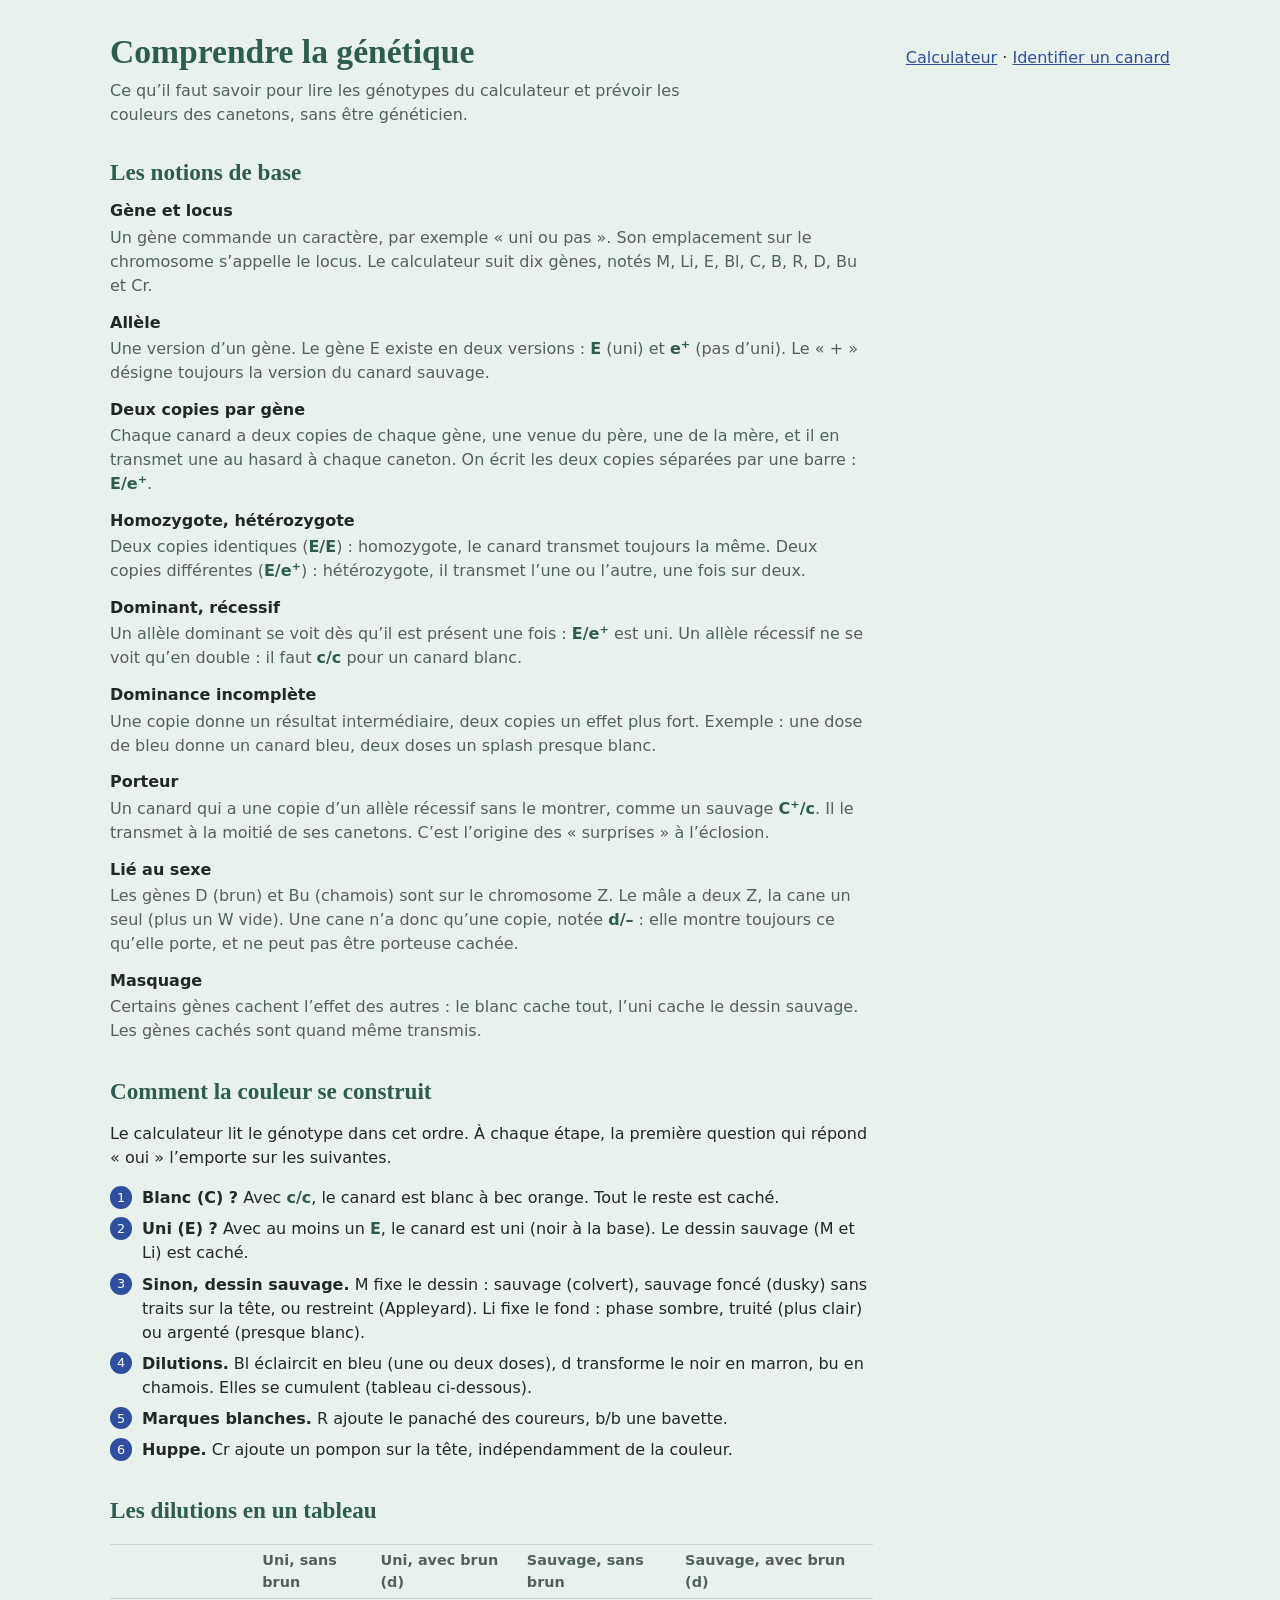
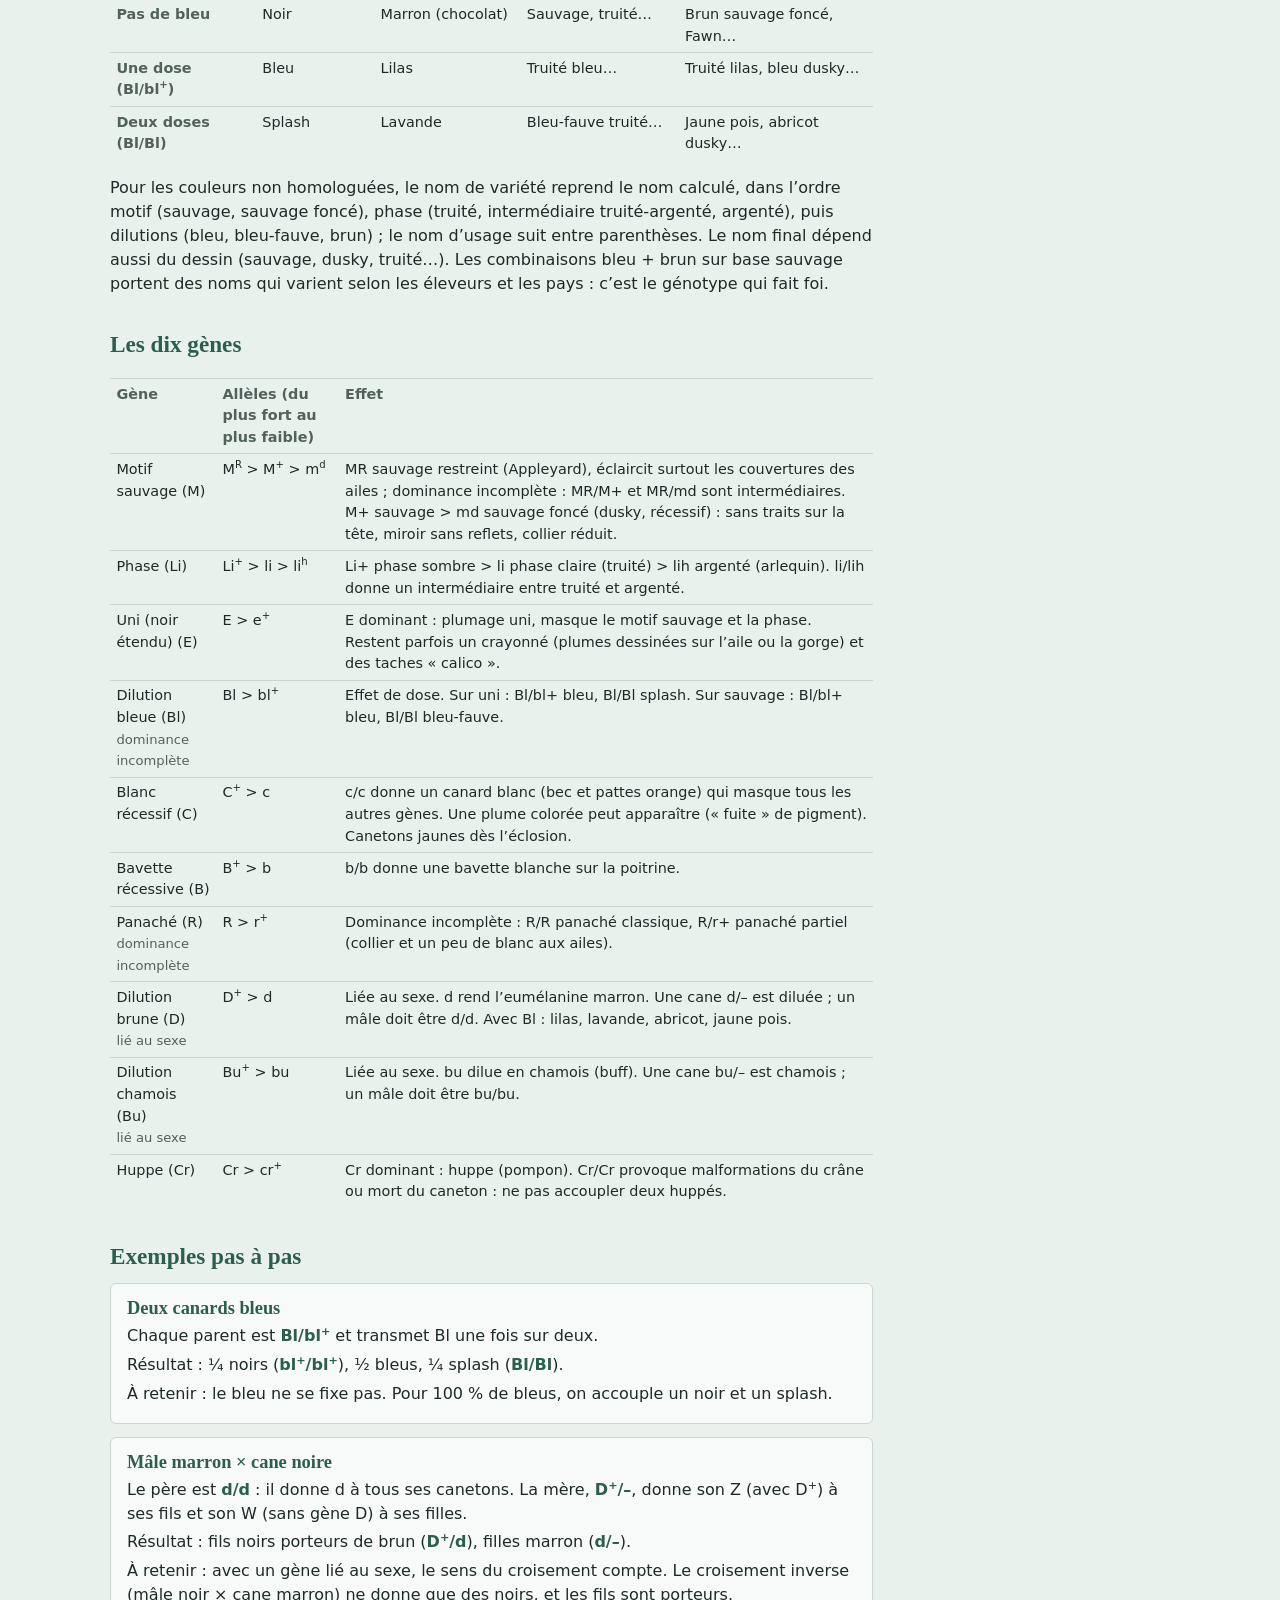
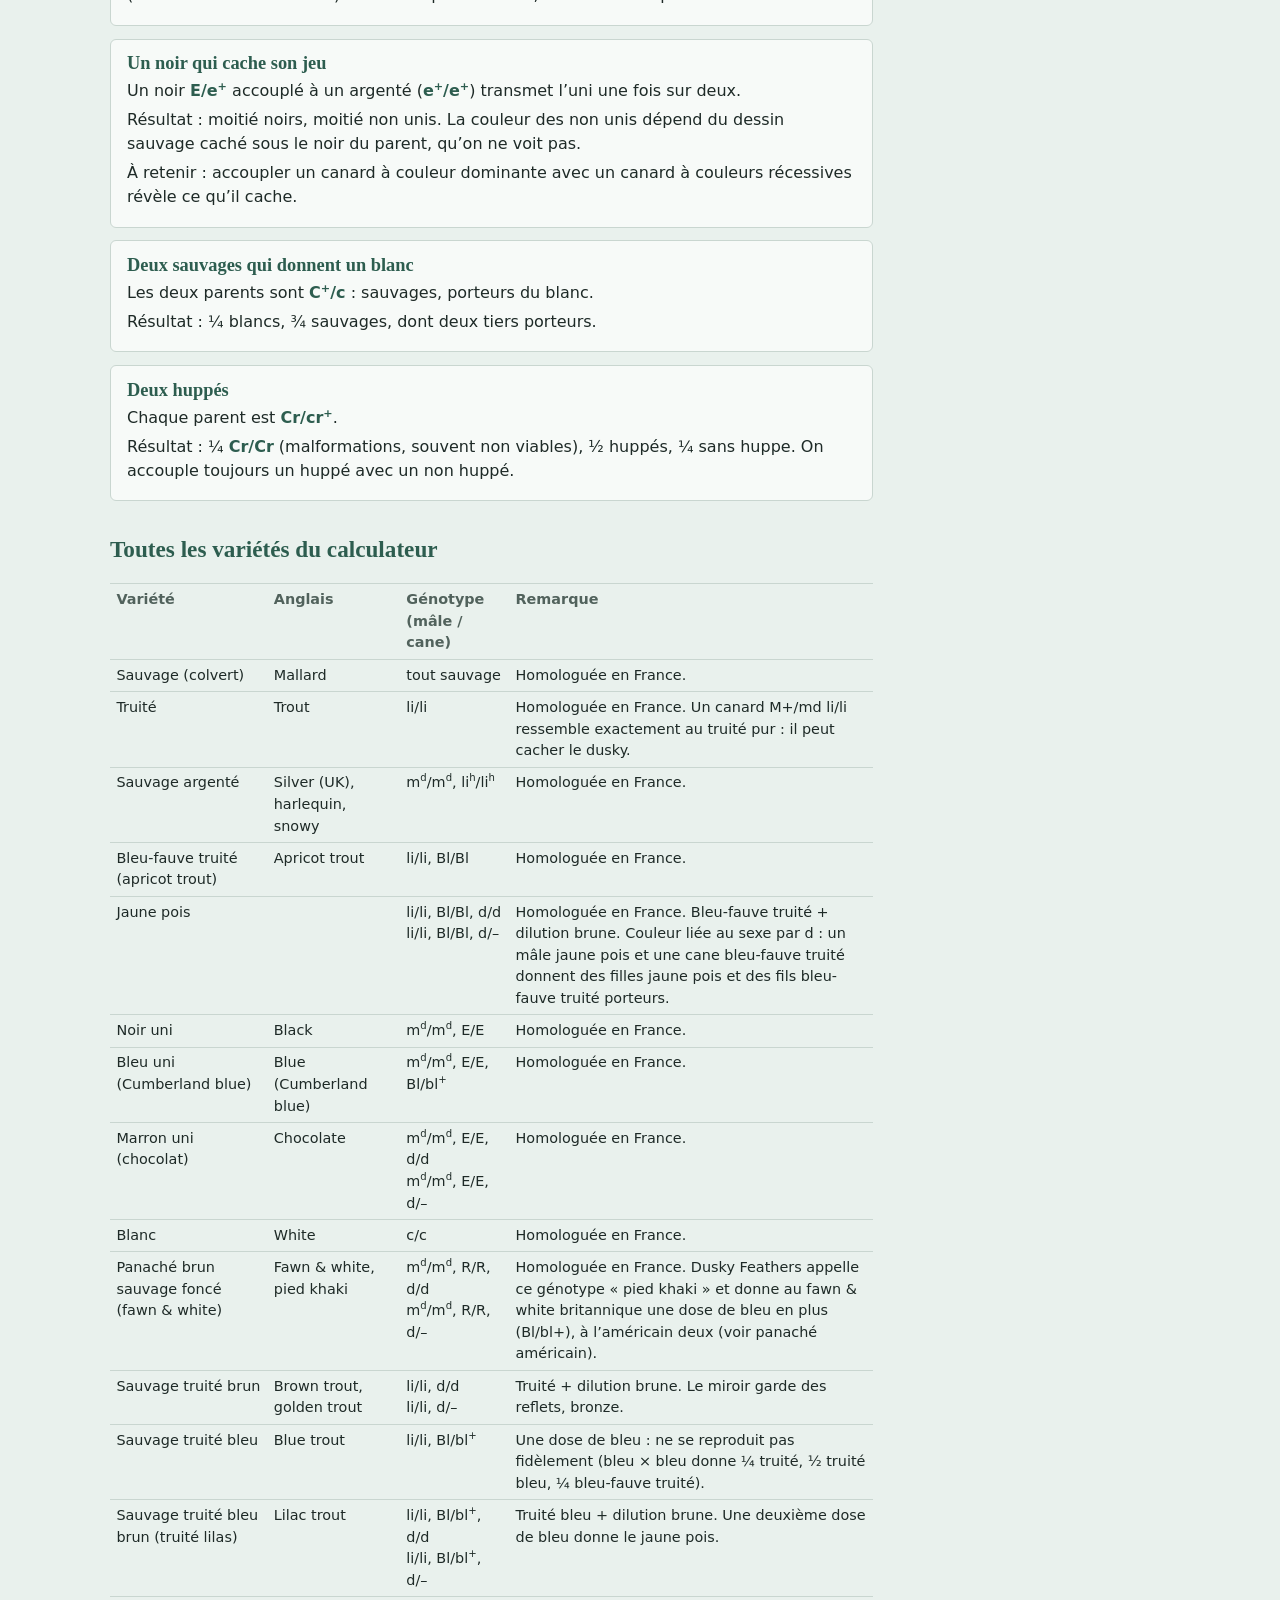
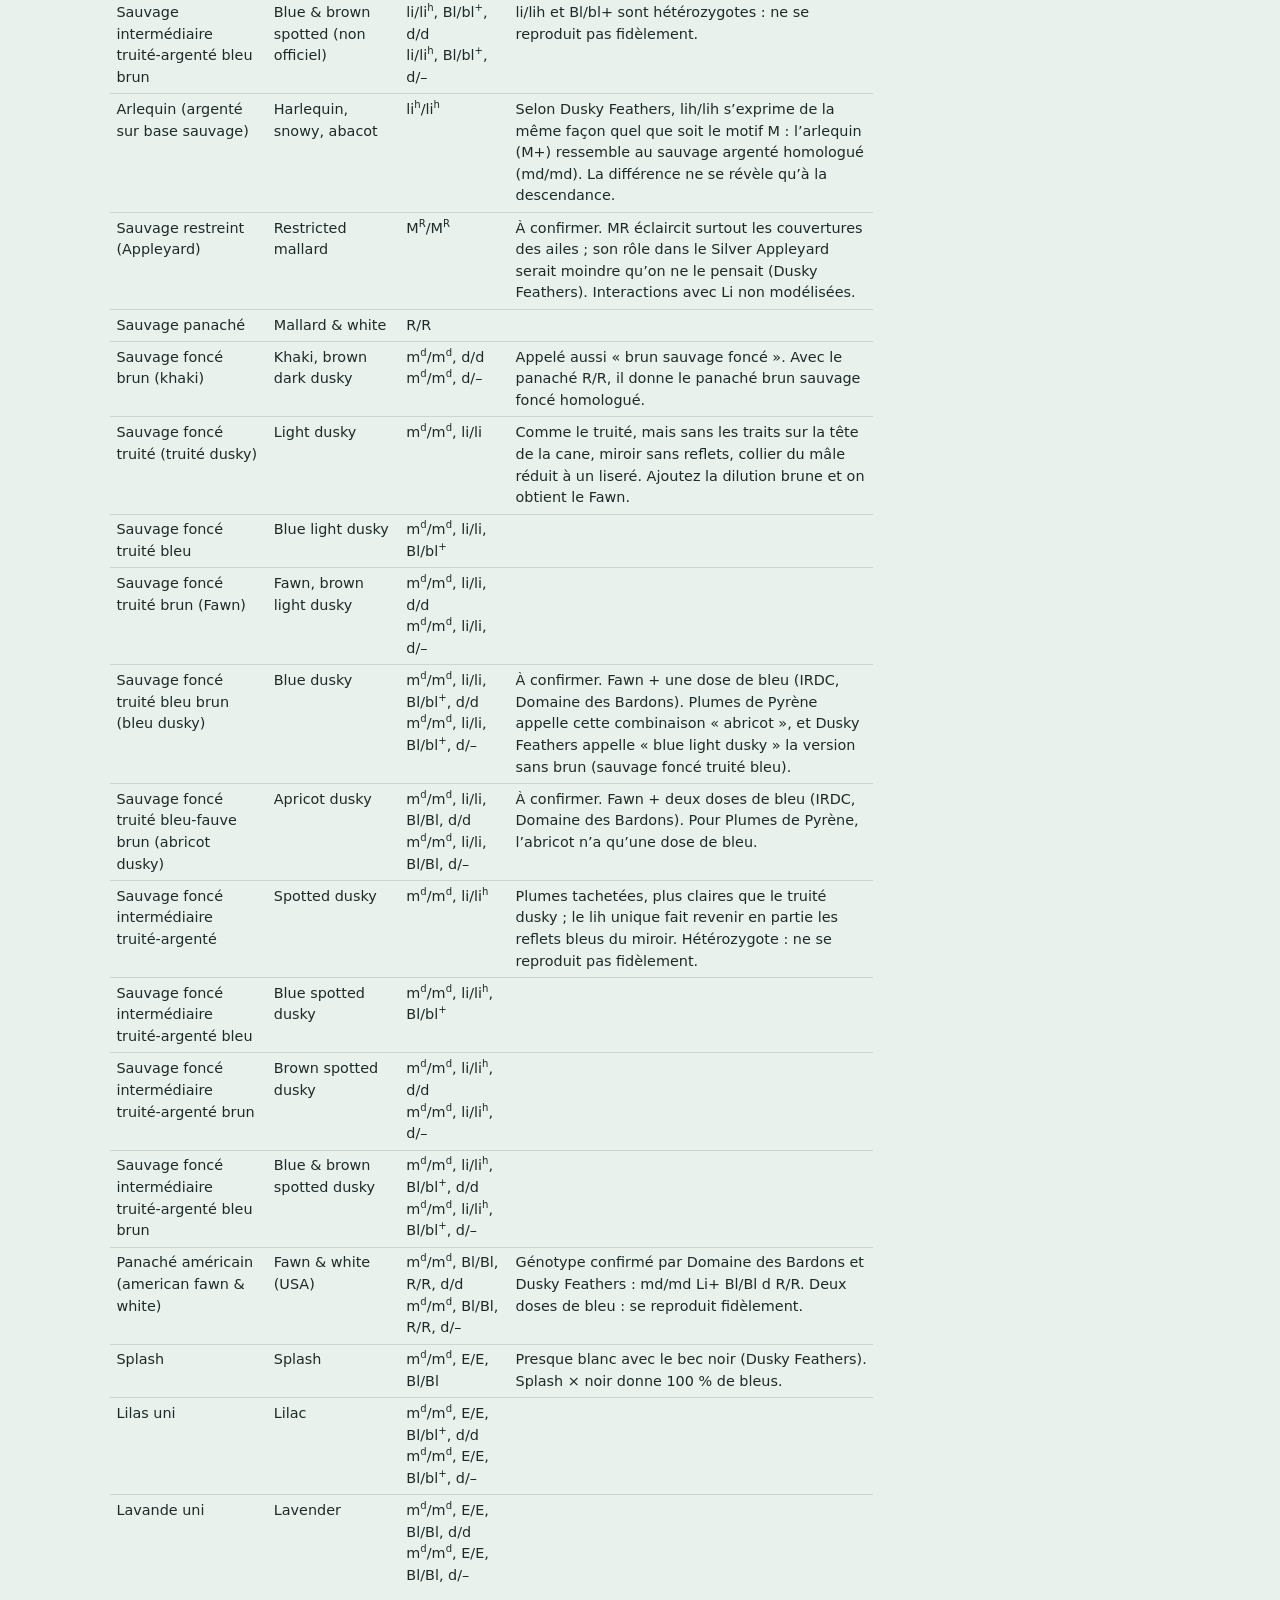
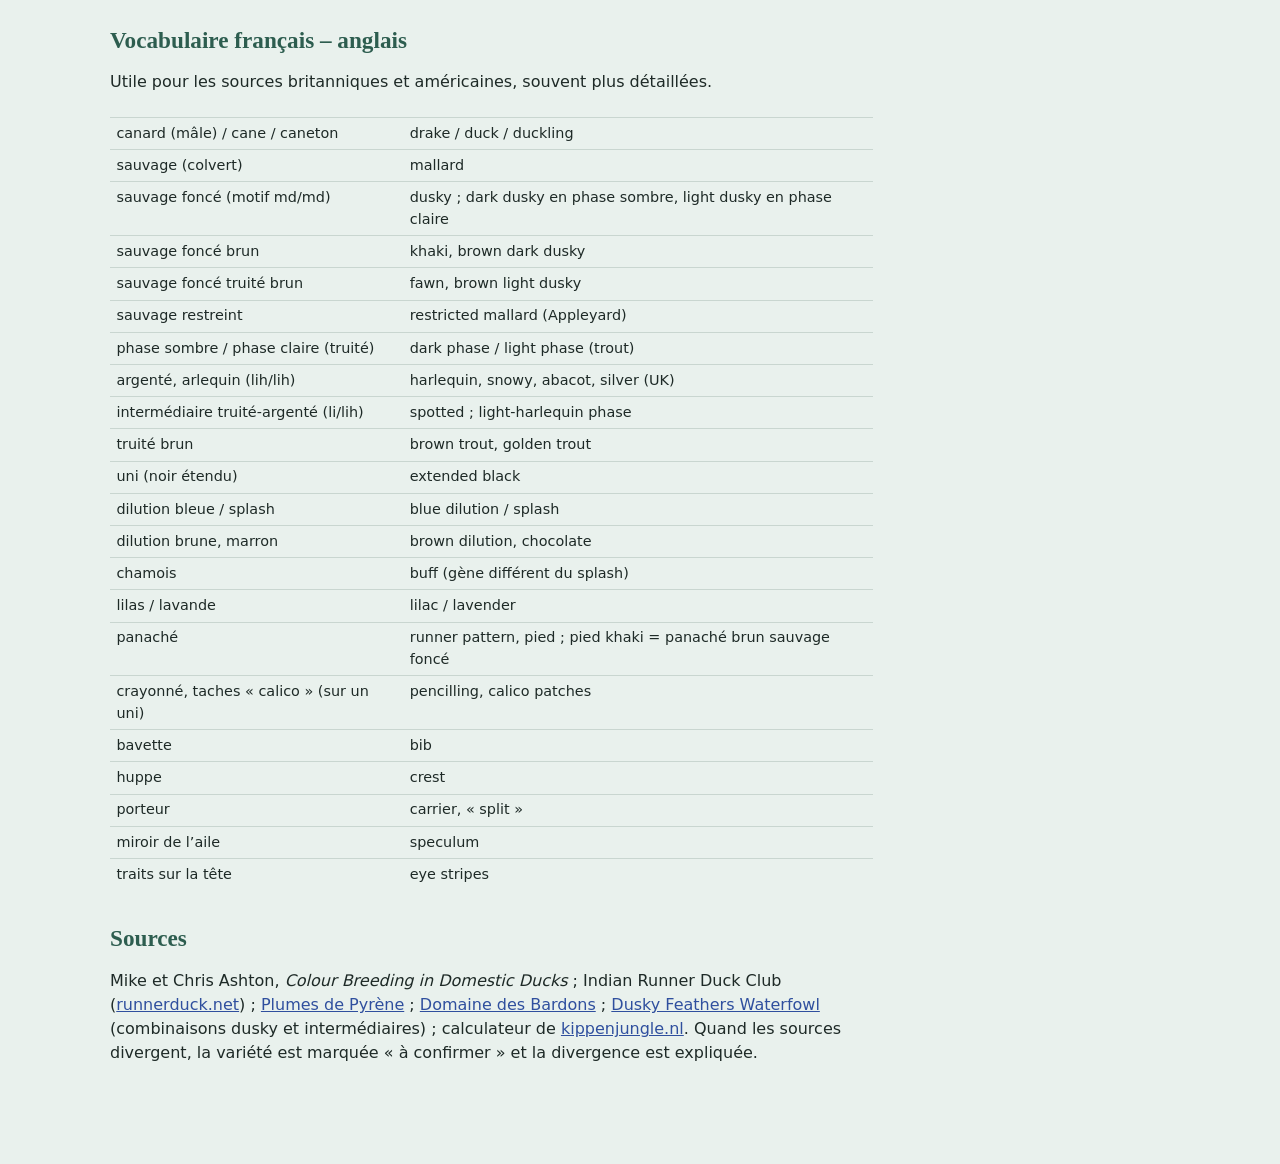
==== genetique-canards/aide.html @ 2b8f4918 "tmp" ====
<!DOCTYPE html>
<html lang="fr">
<head>
<meta charset="utf-8">
<meta name="viewport" content="width=device-width, initial-scale=1">
<title>Comprendre la génétique des couleurs — coureurs indiens</title>
<link rel="stylesheet" href="style.css">
</head>
<body>
<main class="aide-page">
  <nav class="haut"><h1>Comprendre la génétique</h1><span><a href="index.html">Calculateur</a> · <a href="identifier.html">Identifier un canard</a></span></nav>
  <p class="intro">Ce qu’il faut savoir pour lire les génotypes du calculateur et prévoir les couleurs des canetons, sans être généticien.</p>

  <section>
    <h2>Les notions de base</h2>
    <dl>
      <dt>Gène et locus</dt>
      <dd>Un gène commande un caractère, par exemple « uni ou pas ». Son emplacement sur le chromosome s’appelle le locus. Le calculateur suit dix gènes, notés M, Li, E, Bl, C, B, R, D, Bu et Cr.</dd>
      <dt>Allèle</dt>
      <dd>Une version d’un gène. Le gène E existe en deux versions : <code>E</code> (uni) et <code>e<sup>+</sup></code> (pas d’uni). Le « + » désigne toujours la version du canard sauvage.</dd>
      <dt>Deux copies par gène</dt>
      <dd>Chaque canard a deux copies de chaque gène, une venue du père, une de la mère, et il en transmet une au hasard à chaque caneton. On écrit les deux copies séparées par une barre : <code>E/e<sup>+</sup></code>.</dd>
      <dt>Homozygote, hétérozygote</dt>
      <dd>Deux copies identiques (<code>E/E</code>) : homozygote, le canard transmet toujours la même. Deux copies différentes (<code>E/e<sup>+</sup></code>) : hétérozygote, il transmet l’une ou l’autre, une fois sur deux.</dd>
      <dt>Dominant, récessif</dt>
      <dd>Un allèle dominant se voit dès qu’il est présent une fois : <code>E/e<sup>+</sup></code> est uni. Un allèle récessif ne se voit qu’en double : il faut <code>c/c</code> pour un canard blanc.</dd>
      <dt>Dominance incomplète</dt>
      <dd>Une copie donne un résultat intermédiaire, deux copies un effet plus fort. Exemple : une dose de bleu donne un canard bleu, deux doses un splash presque blanc.</dd>
      <dt>Porteur</dt>
      <dd>Un canard qui a une copie d’un allèle récessif sans le montrer, comme un sauvage <code>C<sup>+</sup>/c</code>. Il le transmet à la moitié de ses canetons. C’est l’origine des « surprises » à l’éclosion.</dd>
      <dt>Lié au sexe</dt>
      <dd>Les gènes D (brun) et Bu (chamois) sont sur le chromosome Z. Le mâle a deux Z, la cane un seul (plus un W vide). Une cane n’a donc qu’une copie, notée <code>d/–</code> : elle montre toujours ce qu’elle porte, et ne peut pas être porteuse cachée.</dd>
      <dt>Masquage</dt>
      <dd>Certains gènes cachent l’effet des autres : le blanc cache tout, l’uni cache le dessin sauvage. Les gènes cachés sont quand même transmis.</dd>
    </dl>
  </section>

  <section>
    <h2>Comment la couleur se construit</h2>
    <p>Le calculateur lit le génotype dans cet ordre. À chaque étape, la première question qui répond « oui » l’emporte sur les suivantes.</p>
    <ol class="ordre">
      <li><strong>Blanc (C) ?</strong> Avec <code>c/c</code>, le canard est blanc à bec orange. Tout le reste est caché.</li>
      <li><strong>Uni (E) ?</strong> Avec au moins un <code>E</code>, le canard est uni (noir à la base). Le dessin sauvage (M et Li) est caché.</li>
      <li><strong>Sinon, dessin sauvage.</strong> M fixe le dessin : sauvage (colvert), sauvage foncé (dusky) sans traits sur la tête, ou restreint (Appleyard). Li fixe le fond : phase sombre, truité (plus clair) ou argenté (presque blanc).</li>
      <li><strong>Dilutions.</strong> Bl éclaircit en bleu (une ou deux doses), d transforme le noir en marron, bu en chamois. Elles se cumulent (tableau ci-dessous).</li>
      <li><strong>Marques blanches.</strong> R ajoute le panaché des coureurs, b/b une bavette.</li>
      <li><strong>Huppe.</strong> Cr ajoute un pompon sur la tête, indépendamment de la couleur.</li>
    </ol>
  </section>

  <section>
    <h2>Les dilutions en un tableau</h2>
    <div class="large">
    <table>
      <thead><tr><th></th><th>Uni, sans brun</th><th>Uni, avec brun (d)</th><th>Sauvage, sans brun</th><th>Sauvage, avec brun (d)</th></tr></thead>
      <tbody>
        <tr><th>Pas de bleu</th><td>Noir</td><td>Marron (chocolat)</td><td>Sauvage, truité…</td><td>Brun sauvage foncé, Fawn…</td></tr>
        <tr><th>Une dose (Bl/bl<sup>+</sup>)</th><td>Bleu</td><td>Lilas</td><td>Truité bleu…</td><td>Truité lilas, bleu dusky…</td></tr>
        <tr><th>Deux doses (Bl/Bl)</th><td>Splash</td><td>Lavande</td><td>Bleu-fauve truité…</td><td>Jaune pois, abricot dusky…</td></tr>
      </tbody>
    </table>
    </div>
    <p>Pour les couleurs non homologuées, le nom de variété reprend le nom calculé, dans l’ordre motif (sauvage, sauvage foncé), phase (truité, intermédiaire truité-argenté, argenté), puis dilutions (bleu, bleu-fauve, brun) ; le nom d’usage suit entre parenthèses. Le nom final dépend aussi du dessin (sauvage, dusky, truité…). Les combinaisons bleu + brun sur base sauvage portent des noms qui varient selon les éleveurs et les pays : c’est le génotype qui fait foi.</p>
  </section>

  <section>
    <h2>Les dix gènes</h2>
    <div class="large"><table id="table-loci"></table></div>
  </section>

  <section>
    <h2>Exemples pas à pas</h2>

    <div class="exemple">
      <h3>Deux canards bleus</h3>
      <p>Chaque parent est <code>Bl/bl<sup>+</sup></code> et transmet Bl une fois sur deux.</p>
      <p>Résultat : ¼ noirs (<code>bl<sup>+</sup>/bl<sup>+</sup></code>), ½ bleus, ¼ splash (<code>Bl/Bl</code>).</p>
      <p>À retenir : le bleu ne se fixe pas. Pour 100 % de bleus, on accouple un noir et un splash.</p>
    </div>

    <div class="exemple">
      <h3>Mâle marron × cane noire</h3>
      <p>Le père est <code>d/d</code> : il donne d à tous ses canetons. La mère, <code>D<sup>+</sup>/–</code>, donne son Z (avec D<sup>+</sup>) à ses fils et son W (sans gène D) à ses filles.</p>
      <p>Résultat : fils noirs porteurs de brun (<code>D<sup>+</sup>/d</code>), filles marron (<code>d/–</code>).</p>
      <p>À retenir : avec un gène lié au sexe, le sens du croisement compte. Le croisement inverse (mâle noir × cane marron) ne donne que des noirs, et les fils sont porteurs.</p>
    </div>

    <div class="exemple">
      <h3>Un noir qui cache son jeu</h3>
      <p>Un noir <code>E/e<sup>+</sup></code> accouplé à un argenté (<code>e<sup>+</sup>/e<sup>+</sup></code>) transmet l’uni une fois sur deux.</p>
      <p>Résultat : moitié noirs, moitié non unis. La couleur des non unis dépend du dessin sauvage caché sous le noir du parent, qu’on ne voit pas.</p>
      <p>À retenir : accoupler un canard à couleur dominante avec un canard à couleurs récessives révèle ce qu’il cache.</p>
    </div>

    <div class="exemple">
      <h3>Deux sauvages qui donnent un blanc</h3>
      <p>Les deux parents sont <code>C<sup>+</sup>/c</code> : sauvages, porteurs du blanc.</p>
      <p>Résultat : ¼ blancs, ¾ sauvages, dont deux tiers porteurs.</p>
    </div>

    <div class="exemple">
      <h3>Deux huppés</h3>
      <p>Chaque parent est <code>Cr/cr<sup>+</sup></code>.</p>
      <p>Résultat : ¼ <code>Cr/Cr</code> (malformations, souvent non viables), ½ huppés, ¼ sans huppe. On accouple toujours un huppé avec un non huppé.</p>
    </div>
  </section>

  <section>
    <h2>Toutes les variétés du calculateur</h2>
    <div class="large"><table id="table-varietes"></table></div>
  </section>

  <section>
    <h2>Vocabulaire français – anglais</h2>
    <p>Utile pour les sources britanniques et américaines, souvent plus détaillées.</p>
    <div class="large">
    <table>
      <tbody>
        <tr><td>canard (mâle) / cane / caneton</td><td>drake / duck / duckling</td></tr>
        <tr><td>sauvage (colvert)</td><td>mallard</td></tr>
        <tr><td>sauvage foncé (motif md/md)</td><td>dusky ; dark dusky en phase sombre, light dusky en phase claire</td></tr>
        <tr><td>sauvage foncé brun</td><td>khaki, brown dark dusky</td></tr>
        <tr><td>sauvage foncé truité brun</td><td>fawn, brown light dusky</td></tr>
        <tr><td>sauvage restreint</td><td>restricted mallard (Appleyard)</td></tr>
        <tr><td>phase sombre / phase claire (truité)</td><td>dark phase / light phase (trout)</td></tr>
        <tr><td>argenté, arlequin (lih/lih)</td><td>harlequin, snowy, abacot, silver (UK)</td></tr>
        <tr><td>intermédiaire truité-argenté (li/lih)</td><td>spotted ; light-harlequin phase</td></tr>
        <tr><td>truité brun</td><td>brown trout, golden trout</td></tr>
        <tr><td>uni (noir étendu)</td><td>extended black</td></tr>
        <tr><td>dilution bleue / splash</td><td>blue dilution / splash</td></tr>
        <tr><td>dilution brune, marron</td><td>brown dilution, chocolate</td></tr>
        <tr><td>chamois</td><td>buff (gène différent du splash)</td></tr>
        <tr><td>lilas / lavande</td><td>lilac / lavender</td></tr>
        <tr><td>panaché</td><td>runner pattern, pied ; pied khaki = panaché brun sauvage foncé</td></tr>
        <tr><td>crayonné, taches « calico » (sur un uni)</td><td>pencilling, calico patches</td></tr>
        <tr><td>bavette</td><td>bib</td></tr>
        <tr><td>huppe</td><td>crest</td></tr>
        <tr><td>porteur</td><td>carrier, « split »</td></tr>
        <tr><td>miroir de l’aile</td><td>speculum</td></tr>
        <tr><td>traits sur la tête</td><td>eye stripes</td></tr>
      </tbody>
    </table>
    </div>
  </section>

  <section>
    <h2>Sources</h2>
    <p>Mike et Chris Ashton, <em>Colour Breeding in Domestic Ducks</em> ; Indian Runner Duck Club (<a href="https://runnerduck.net/standard-colours.php">runnerduck.net</a>) ; <a href="https://www.plumesdepyrene.fr/le-coureur-indien/les-couleurs/">Plumes de Pyrène</a> ; <a href="https://domainelesbardons.jimdofree.com/le-coin-des-canards/un-peu-de-g%C3%A9n%C3%A9tique/">Domaine des Bardons</a> ; <a href="https://www.duskyfeatherswaterfowl.com/gene-index">Dusky Feathers Waterfowl</a> (combinaisons dusky et intermédiaires) ; calculateur de <a href="https://www.kippenjungle.nl/kruisingEend.html">kippenjungle.nl</a>. Quand les sources divergent, la variété est marquée « à confirmer » et la divergence est expliquée.</p>
  </section>
</main>

<script src="donnees.js"></script>
<script src="moteur.js"></script>
<script>
'use strict';
const M = window.MOTEUR_CANARD;
const { LOCI, VARIETES } = window.DONNEES_CANARD;
function esc(s) { return String(s).replace(/[&<>"]/g, c => ({ '&': '&amp;', '<': '&lt;', '>': '&gt;', '"': '&quot;' }[c])); }
function fmtAllele(a) {
  if (a.endsWith('+')) return a.slice(0, -1) + '<sup>+</sup>';
  if (a === 'MR') return 'M<sup>R</sup>';
  if (a === 'md') return 'm<sup>d</sup>';
  if (a === 'lih') return 'li<sup>h</sup>';
  return a;
}
function fmtGeno(g) {
  const p = LOCI.filter(l => !g[l.id].every(a => a.endsWith('+')))
    .map(l => g[l.id].length === 1 ? fmtAllele(g[l.id][0]) + '/–' : g[l.id].map(fmtAllele).join('/'));
  return p.length ? p.join(', ') : 'tout sauvage';
}

document.getElementById('table-loci').innerHTML =
  '<thead><tr><th>Gène</th><th>Allèles (du plus fort au plus faible)</th><th>Effet</th></tr></thead><tbody>' +
  LOCI.map(l => `<tr><td>${esc(l.nom)} (${l.id})${l.z ? '<br><span class="note">lié au sexe</span>' : ''}${l.incomplet ? '<br><span class="note">dominance incomplète</span>' : ''}</td>
    <td>${l.alleles.map(fmtAllele).join(' &gt; ')}</td><td>${esc(l.aide)}</td></tr>`).join('') + '</tbody>';

document.getElementById('table-varietes').innerHTML =
  '<thead><tr><th>Variété</th><th>Anglais</th><th>Génotype (mâle / cane)</th><th>Remarque</th></tr></thead><tbody>' +
  VARIETES.map(v => {
    const gm = M.lireGeno(v.geno, 'M'), gf = M.lireGeno(v.geno, 'F');
    const gtxt = fmtGeno(gm) === fmtGeno(gf) ? fmtGeno(gm) : fmtGeno(gm) + '<br>' + fmtGeno(gf);
    const rem = [v.homologuee ? 'Homologuée en France.' : '', v.statut === 'verifier' ? 'À confirmer.' : '', v.note || ''].filter(Boolean).join(' ');
    return `<tr><td>${esc(v.nom)}</td><td>${esc(v.en || '')}</td><td>${gtxt}</td><td>${esc(rem)}</td></tr>`;
  }).join('') + '</tbody>';
</script>
</body>
</html>
---- genetique-canards/style.css ----
:root {
  --fond: #e9f1ed;          /* œuf de cane */
  --surface: #f7faf8;
  --encre: #1e2a27;
  --encre-douce: #51625c;
  --vert: #2d5d4f;          /* tête de colvert */
  --miroir: #2f4f9e;        /* miroir de l'aile */
  --miroir-2: #5b3f9a;
  --bec: #c97d12;           /* bec et pattes */
  --trait: #c9d6d0;
  --serif: "Iowan Old Style", "Palatino Linotype", Palatino, "URW Palladio L", P052, Georgia, serif;
  --sans: Cantarell, "Noto Sans", "Segoe UI", system-ui, sans-serif;
  color-scheme: light;
}
@media (prefers-color-scheme: dark) {
  :root {
    --fond: #17221e; --surface: #1f2d28; --encre: #e2ebe6; --encre-douce: #a3b4ad;
    --vert: #8fc2ae; --miroir: #8aa2ec; --miroir-2: #b39ae6; --bec: #e5a74a; --trait: #33463f;
    color-scheme: dark;
  }
}
* { box-sizing: border-box; }
body {
  margin: 0; background: var(--fond); color: var(--encre);
  font: 16px/1.5 var(--sans);
}
main { max-width: 1100px; margin: 0 auto; padding: 2rem 1.25rem 4rem; }
h1, h2, h3 { font-family: var(--serif); color: var(--vert); font-weight: 600; line-height: 1.2; }
h1 { font-size: 2.1rem; margin: 0 0 .4rem; }
h2 { font-size: 1.45rem; margin: 0 0 .8rem; }
h3 { font-size: 1.15rem; margin: 0; }
.intro { max-width: 62ch; color: var(--encre-douce); margin: 0 0 2rem; }
sup { font-size: .7em; line-height: 0; }
:focus-visible { outline: 3px solid var(--bec); outline-offset: 2px; }

/* Parents */
.parents { display: grid; grid-template-columns: minmax(0, 1fr) auto minmax(0, 1fr); gap: 1.25rem; align-items: start; }
.croix { font-family: var(--serif); font-size: 2.6rem; color: var(--encre-douce); align-self: center; }
.parent { background: var(--surface); border: 1px solid var(--trait); border-radius: 6px; padding: 1.1rem; }
.parent-tete { display: flex; gap: 1rem; align-items: flex-start; }
.parent-tete > div { flex: 1; min-width: 0; }
.parent-tete select { width: 100%; }
/* Les coureurs sont debout : cadre en hauteur, image jamais rognée (contain). */
.photo { height: 240px; width: auto; max-width: 170px; flex: none; border-radius: 4px; object-fit: contain; object-position: center bottom; }
div.photo { width: 120px; height: 240px; background: var(--fond); }
.photo-vide { display: grid; place-items: center; font-family: var(--serif); font-size: 2.4rem; color: var(--trait); border: 1px dashed var(--trait); }
label.choix { display: block; font-size: .9rem; color: var(--encre-douce); margin: .5rem 0 .25rem; }
select { font: inherit; color: var(--encre); background: var(--fond); border: 1px solid var(--trait); border-radius: 4px; padding: .35rem .45rem; max-width: 100%; }
.pheno { font-family: var(--serif); font-size: 1.2rem; margin: .6rem 0 .1rem; }
.geno { font-size: .88rem; color: var(--encre-douce); overflow-wrap: anywhere; }
.statut { font-size: .82rem; color: var(--bec); margin-top: .3rem; }
details.avance { margin-top: .9rem; border-top: 1px solid var(--trait); padding-top: .6rem; }
details summary { cursor: pointer; color: var(--miroir); }
.loci { display: grid; grid-template-columns: auto 1fr; gap: .35rem .75rem; align-items: center; margin-top: .7rem; font-size: .92rem; }
.loci span { color: var(--encre-douce); }

/* Le miroir de l'aile */
.miroir {
  height: 22px; margin: 2.2rem 0; border-radius: 2px;
  background:
    linear-gradient(var(--surface), var(--surface)) top / 100% 3px no-repeat,
    linear-gradient(var(--encre), var(--encre)) 0 3px / 100% 2px no-repeat,
    linear-gradient(var(--encre), var(--encre)) 0 calc(100% - 3px) / 100% 2px no-repeat,
    linear-gradient(var(--surface), var(--surface)) bottom / 100% 3px no-repeat,
    linear-gradient(100deg, var(--miroir), var(--miroir-2) 45%, var(--miroir) 70%, var(--vert));
}

/* Résultats */
.resultats { display: grid; grid-template-columns: minmax(0, 1fr) minmax(0, 1fr); gap: 1.5rem; }
.colonne h2 small { font-family: var(--sans); font-size: .9rem; color: var(--encre-douce); font-weight: 400; }
ol.groupes { list-style: none; margin: 0; padding: 0; }
.groupe { padding: .7rem 0; border-bottom: 1px solid var(--trait); }
.ligne { display: grid; grid-template-columns: 4.6rem 1fr 64px; gap: .75rem; align-items: center; }
.pct { font-family: var(--serif); font-size: 1.35rem; font-variant-numeric: tabular-nums; }
.frac { display: block; font-family: var(--sans); font-size: .78rem; color: var(--encre-douce); }
.nom { font-weight: 600; }
.var { display: block; font-size: .88rem; color: var(--vert); }
.barre { height: 5px; margin-top: .35rem; background: var(--trait); border-radius: 3px; overflow: hidden; }
.barre i { display: block; height: 100%; background: var(--miroir); }
.vignette { height: 88px; width: auto; max-width: 64px; justify-self: center; object-fit: contain; object-position: center bottom; border-radius: 3px; }
div.vignette { width: 48px; }
.groupe details { margin: .4rem 0 0 5.35rem; font-size: .88rem; }
table { border-collapse: collapse; width: 100%; margin-top: .4rem; }
td, th { text-align: left; padding: .3rem .4rem; border-top: 1px solid var(--trait); vertical-align: top; }
th { font-weight: 600; color: var(--encre-douce); }
td.n { font-variant-numeric: tabular-nums; white-space: nowrap; }
button.prendre { font: inherit; font-size: .82rem; color: var(--miroir); background: none; border: 1px solid var(--trait); border-radius: 4px; padding: .15rem .45rem; cursor: pointer; white-space: nowrap; }
button.prendre:hover { border-color: var(--miroir); }
.note { font-size: .82rem; color: var(--encre-douce); }

/* Aide */
section.aide { margin-top: 3rem; max-width: 75ch; }
section.aide table { font-size: .92rem; }
section.aide p { color: var(--encre-douce); }

@media (max-width: 760px) {
  .parents, .resultats { grid-template-columns: 1fr; }
  .croix { justify-self: center; font-size: 2rem; }
  .photo { height: 180px; max-width: 120px; }
  div.photo { width: 88px; height: 180px; }
  .groupe details { margin-left: 0; }
}

/* Explications */
.pourquoi { margin-top: .9rem; border-top: 1px solid var(--trait); padding-top: .6rem; }
.pourquoi ul { margin: .5rem 0 0; padding-left: 1.1rem; font-size: .9rem; }
.pourquoi li { margin: .25rem 0; }
.pourquoi code, .aide-page code { font-family: inherit; font-weight: 600; color: var(--vert); }
.note-var { font-size: .85rem; color: var(--encre-douce); margin-top: .3rem; }
nav.haut { display: flex; justify-content: space-between; align-items: baseline; gap: 1rem; flex-wrap: wrap; }
nav.haut a, .aide-page a { color: var(--miroir); }
.aide-page section { max-width: 75ch; margin-bottom: 2.2rem; }
.aide-page h2 { margin-top: 0; }
.aide-page dl { margin: 0; }
.aide-page dt { font-weight: 600; margin-top: .8rem; }
.aide-page dd { margin: .15rem 0 0 0; color: var(--encre-douce); }
.aide-page .exemple { background: var(--surface); border: 1px solid var(--trait); border-radius: 6px; padding: .8rem 1rem; margin: .8rem 0; }
.aide-page .exemple p { margin: .3rem 0; color: var(--encre); }
.aide-page table { font-size: .9rem; }
.aide-page .large { overflow-x: auto; max-width: none; }
.ordre { counter-reset: n; list-style: none; padding: 0; }
.ordre li { counter-increment: n; margin: .45rem 0; padding-left: 2rem; position: relative; }
.ordre li::before { content: counter(n); position: absolute; left: 0; top: 0; width: 1.4rem; height: 1.4rem; border-radius: 50%; background: var(--miroir); color: var(--surface); font-size: .8rem; display: grid; place-items: center; }
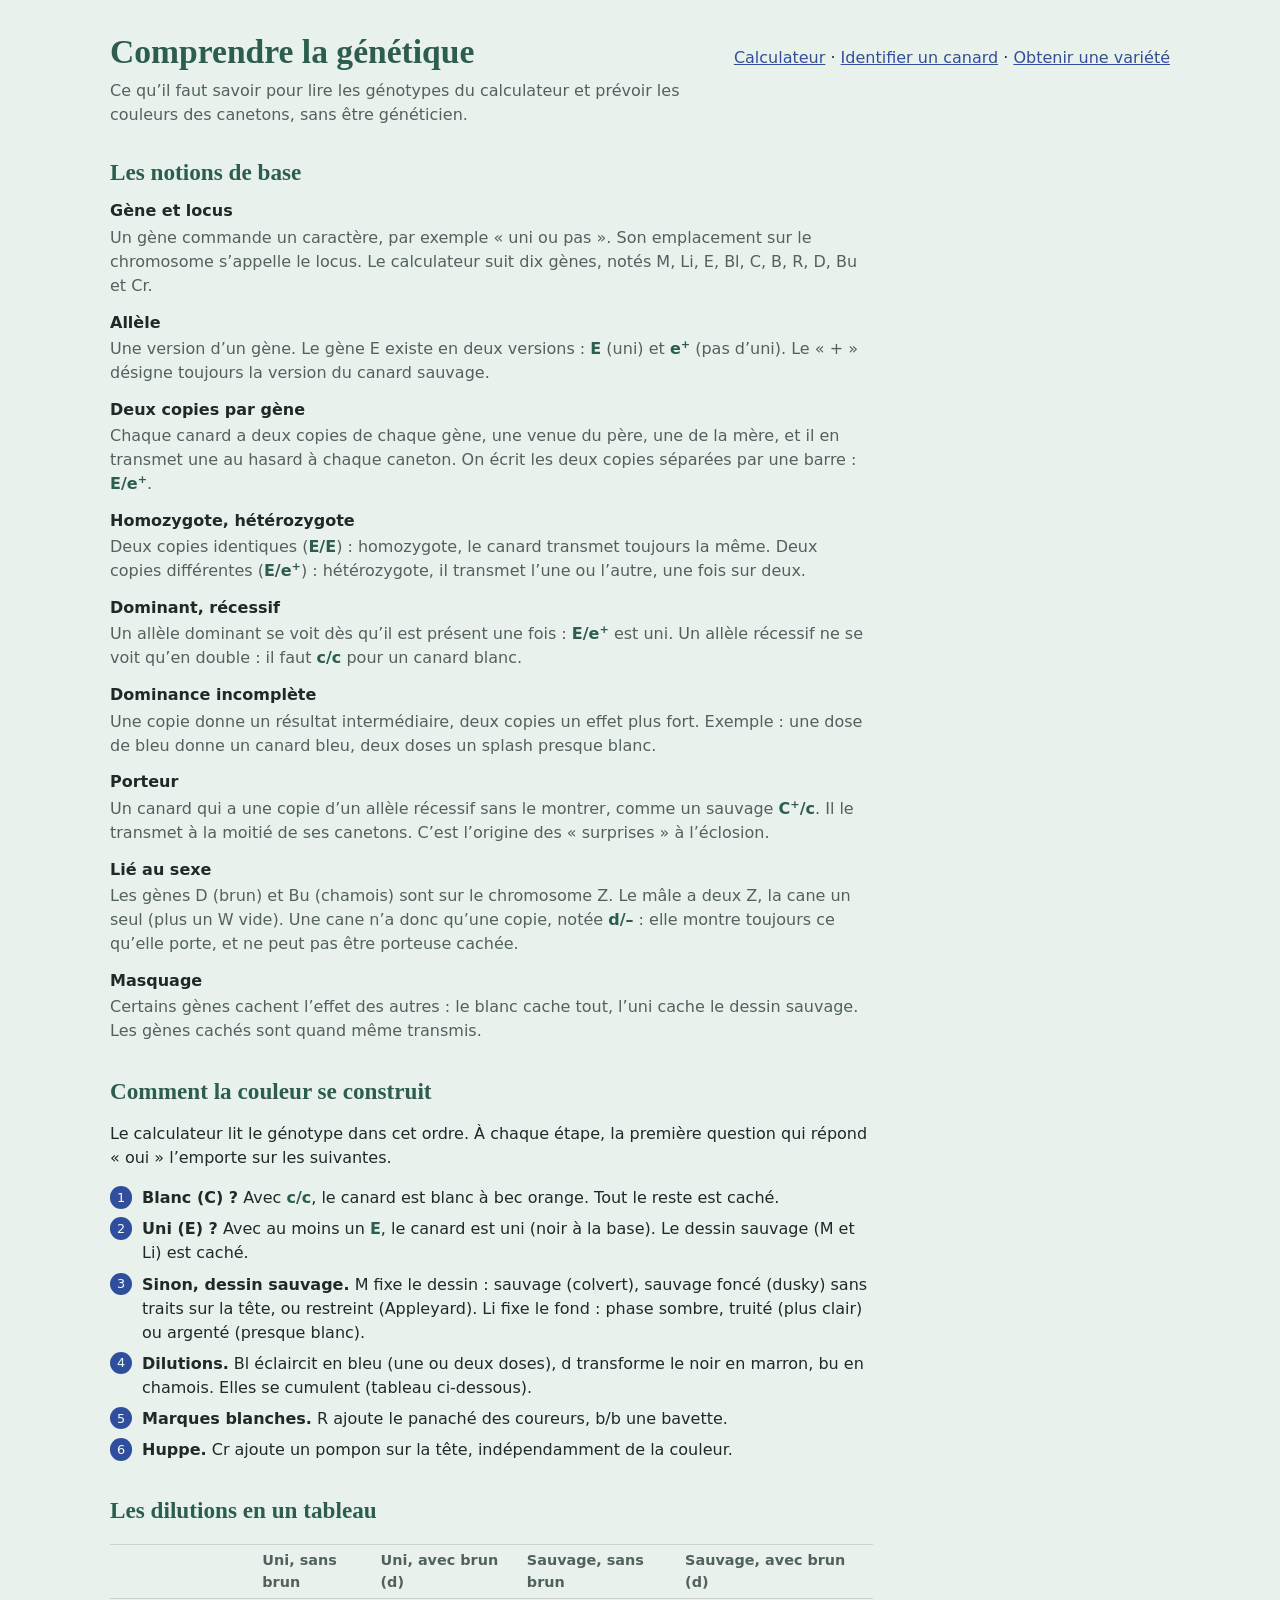
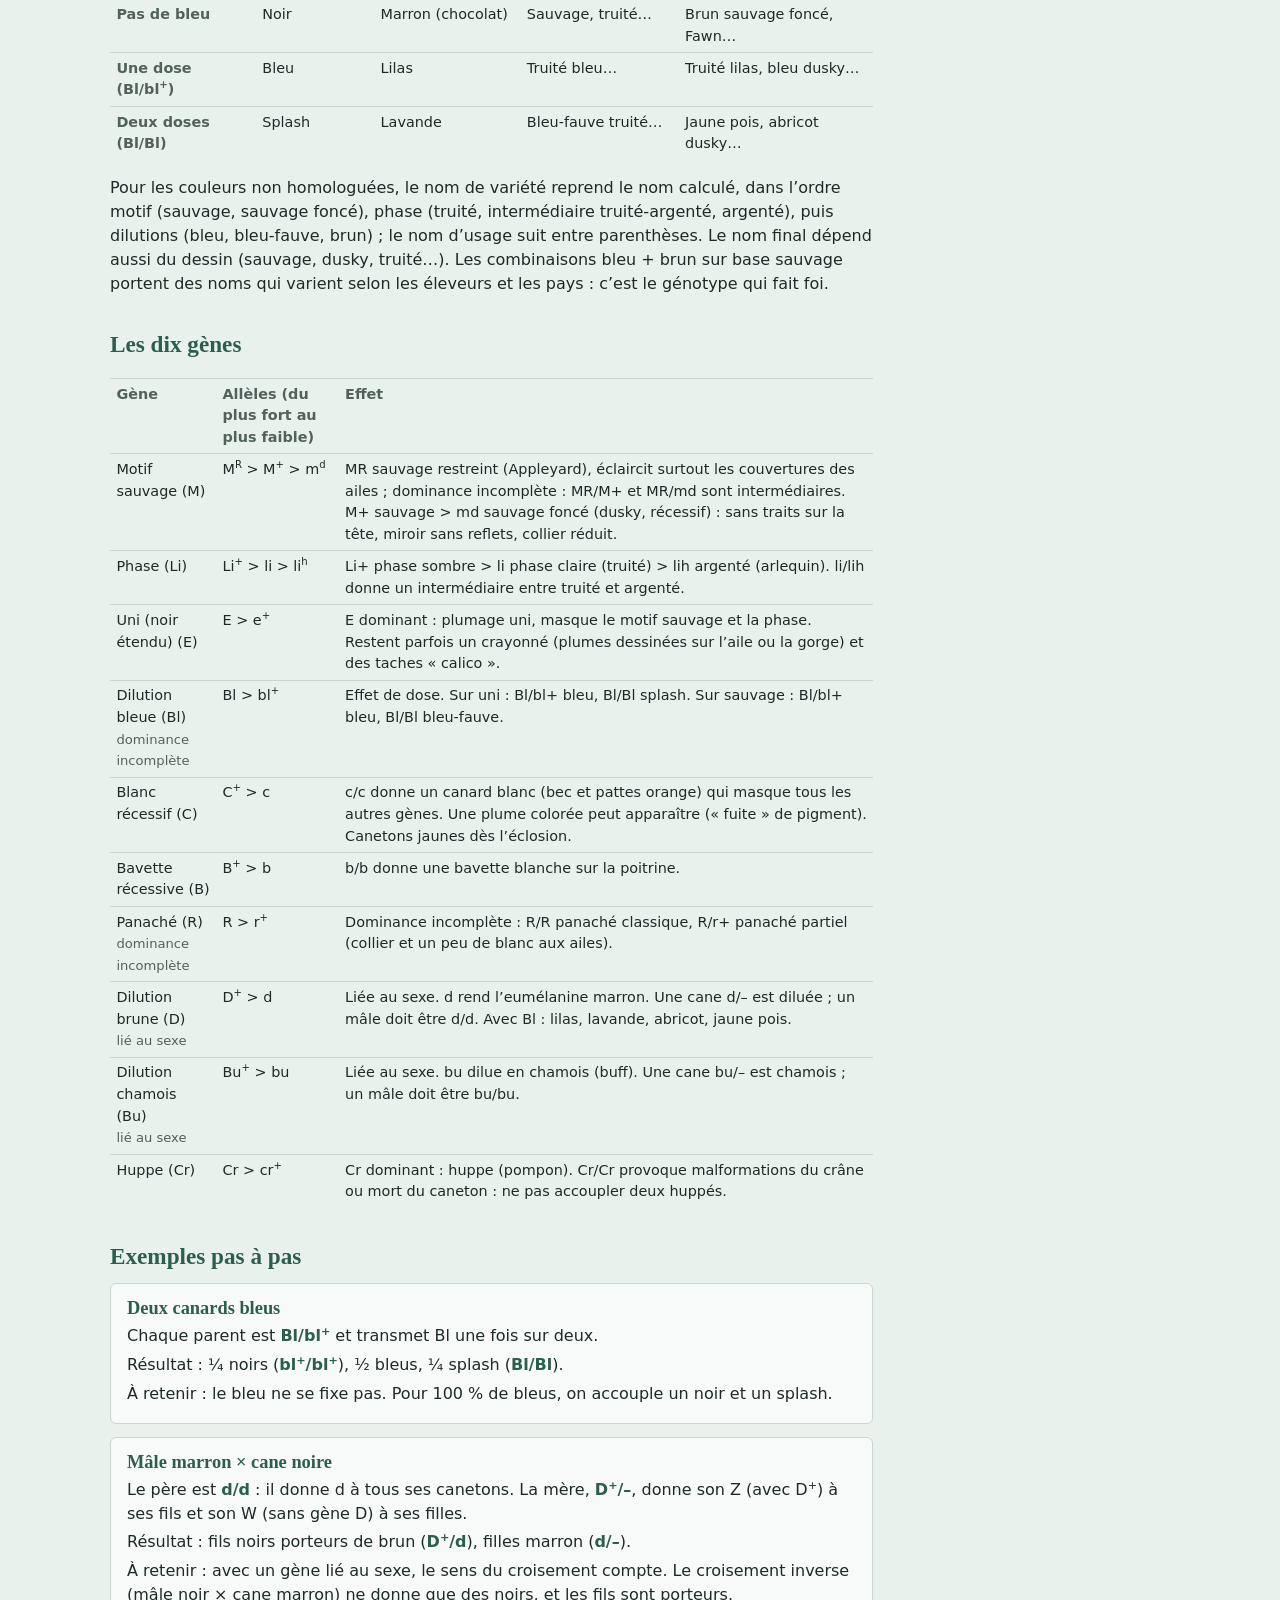
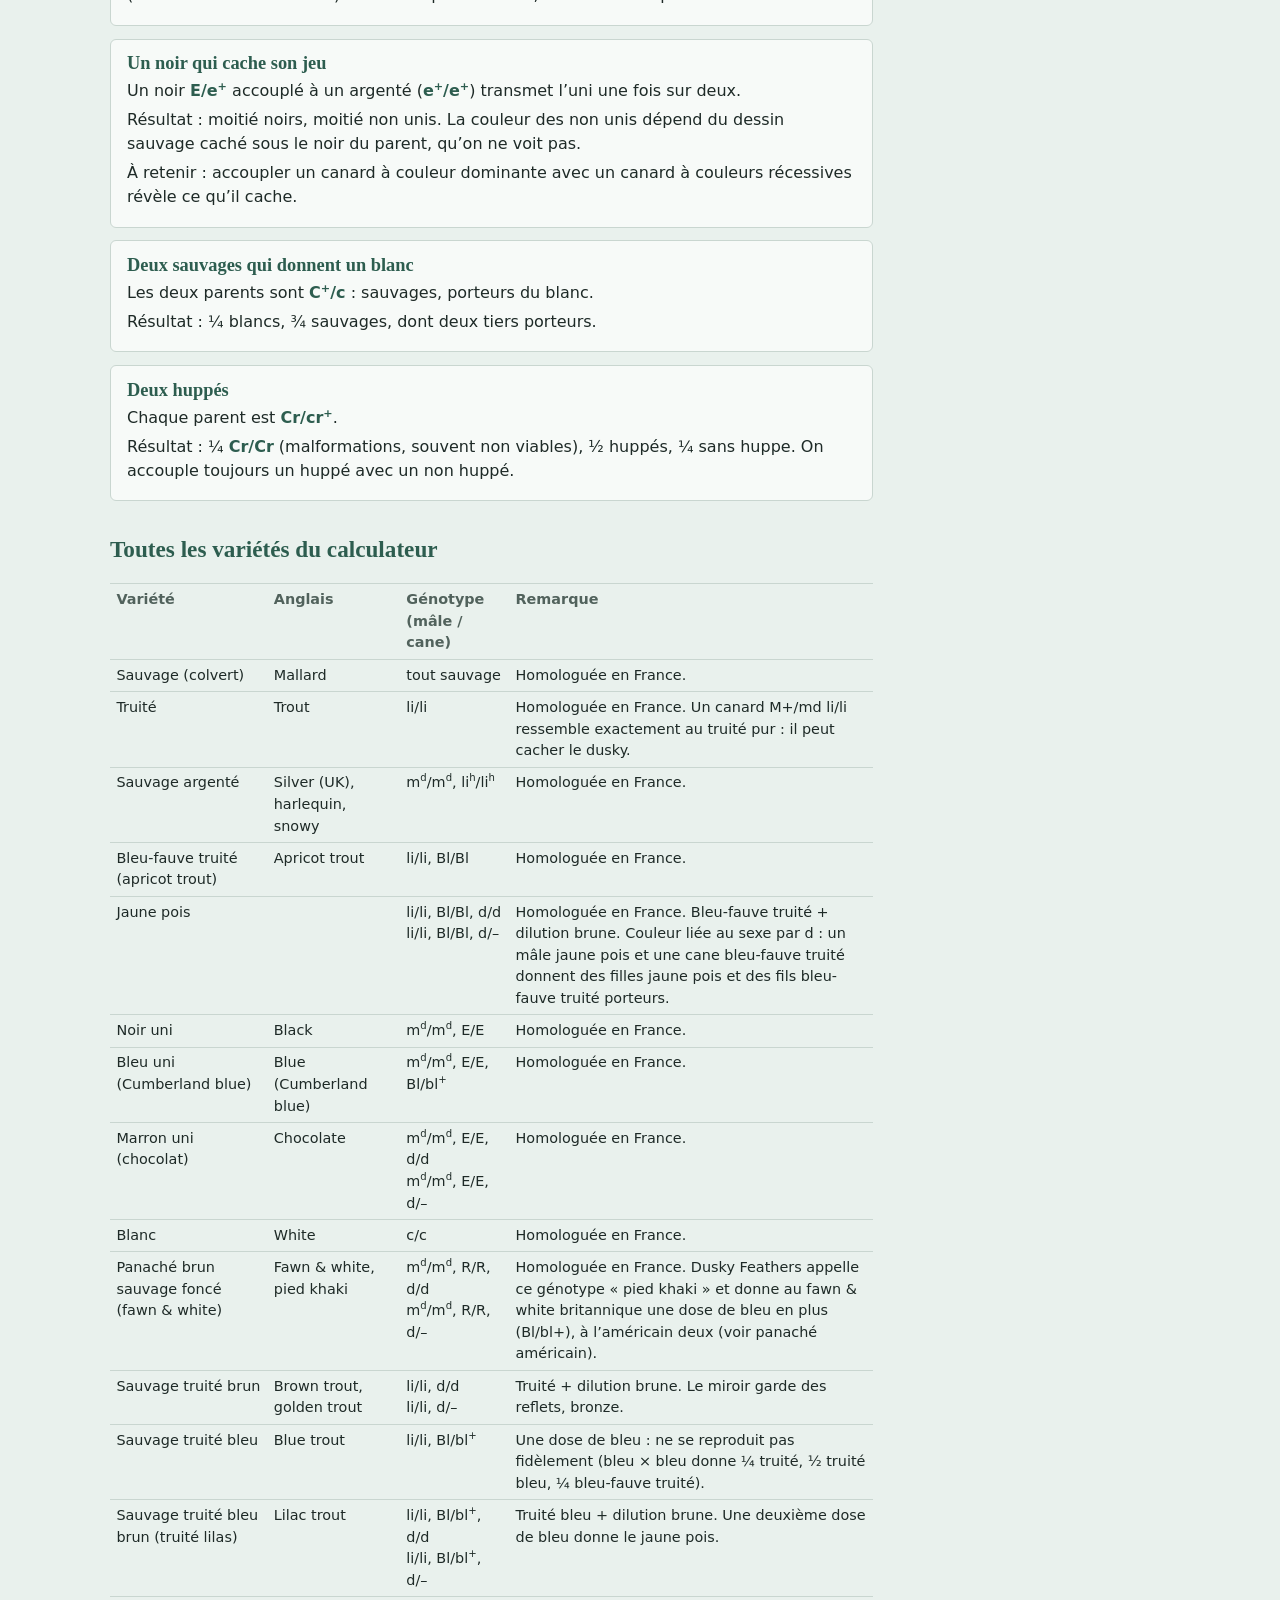
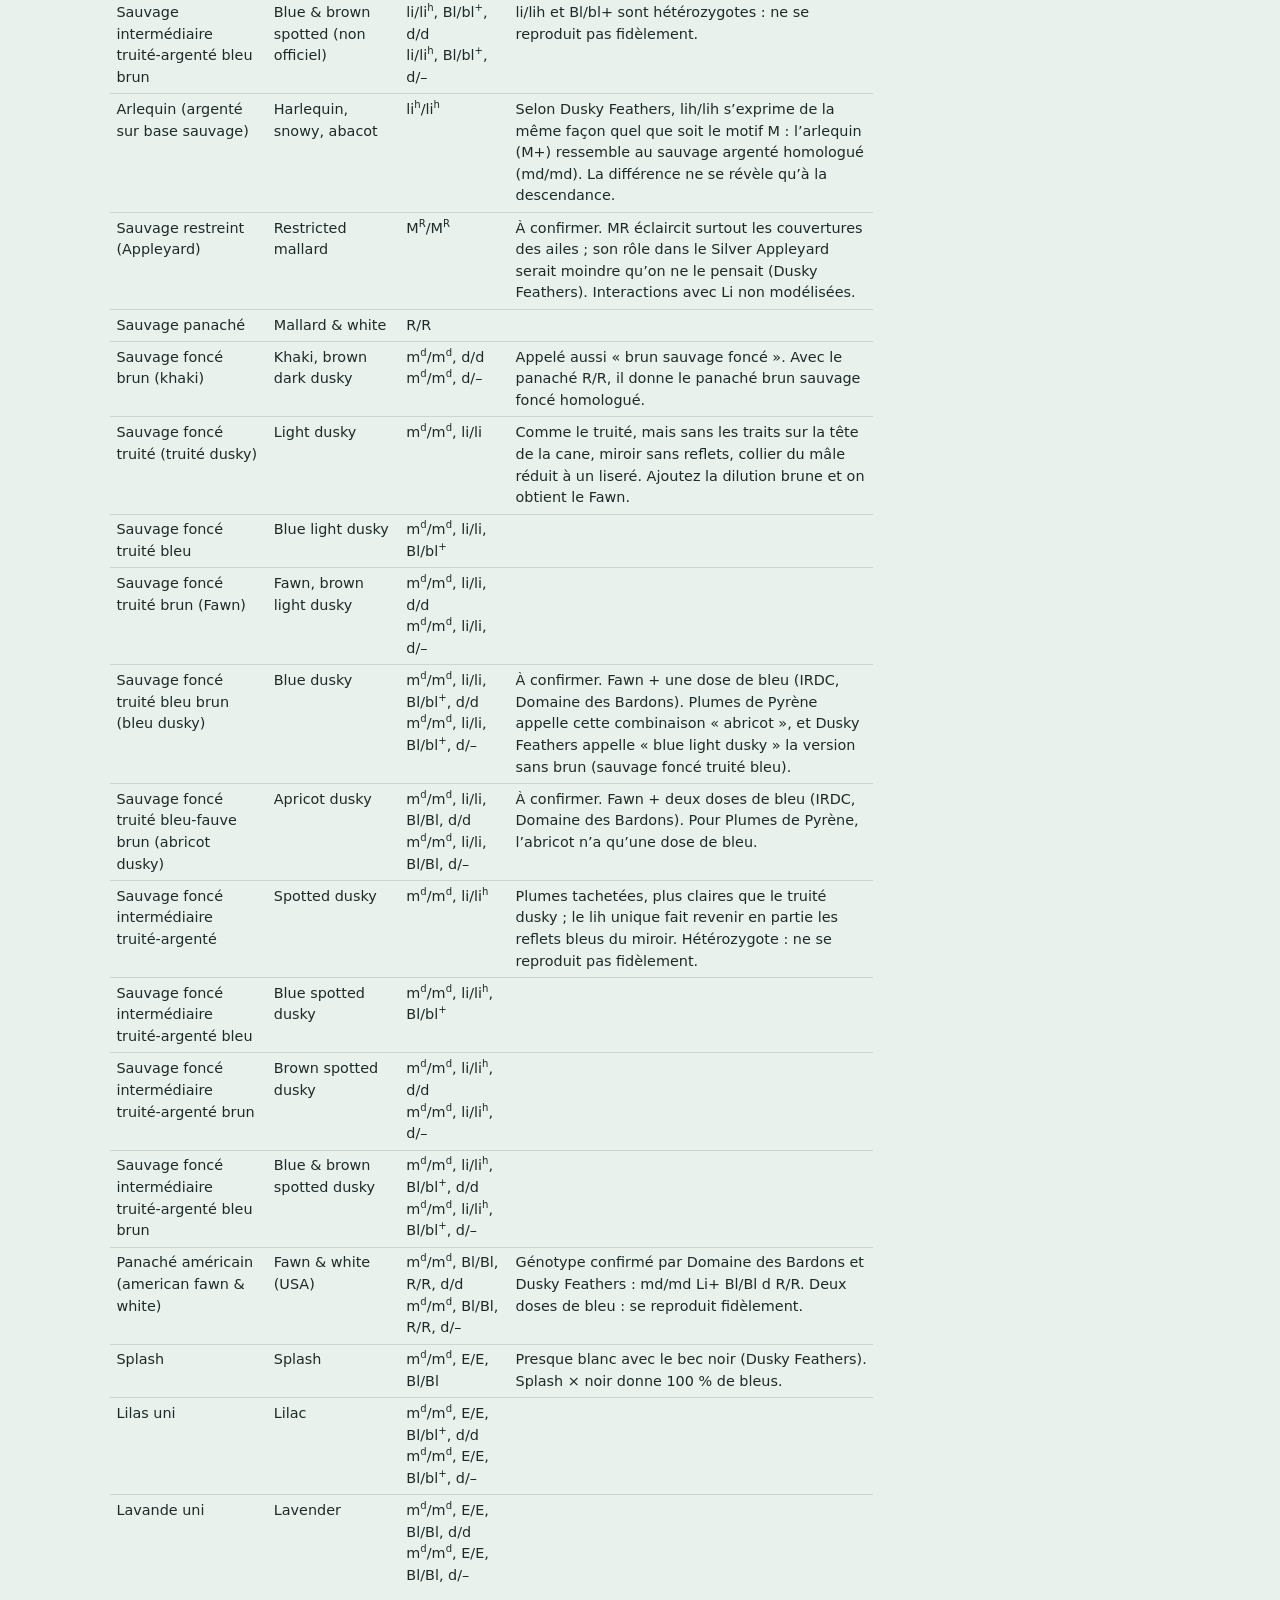
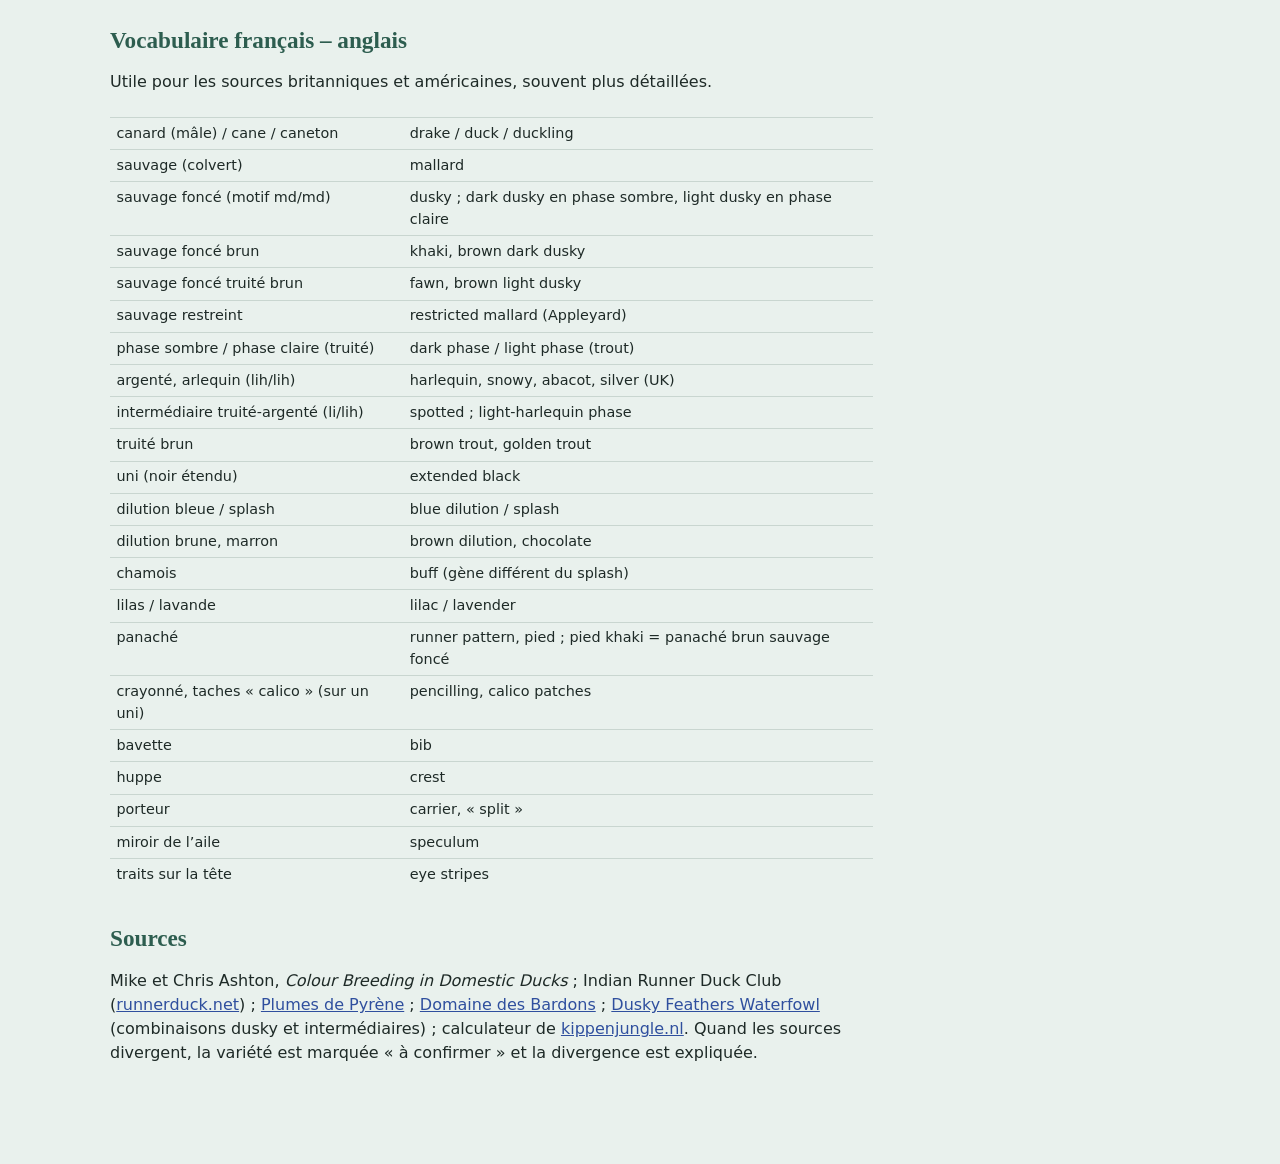
==== commit 4a636565: "genetique-canards : page « Obtenir une variété » Pour une couleur choisie, chez les fils, les filles" ====
--- a/genetique-canards/aide.html
+++ b/genetique-canards/aide.html
@@ -8,7 +8,7 @@
 </head>
 <body>
 <main class="aide-page">
-  <nav class="haut"><h1>Comprendre la génétique</h1><span><a href="index.html">Calculateur</a> · <a href="identifier.html">Identifier un canard</a></span></nav>
+  <nav class="haut"><h1>Comprendre la génétique</h1><span><a href="index.html">Calculateur</a> · <a href="identifier.html">Identifier un canard</a> · <a href="origines.html">Obtenir une variété</a></span></nav>
   <p class="intro">Ce qu’il faut savoir pour lire les génotypes du calculateur et prévoir les couleurs des canetons, sans être généticien.</p>
 
   <section>
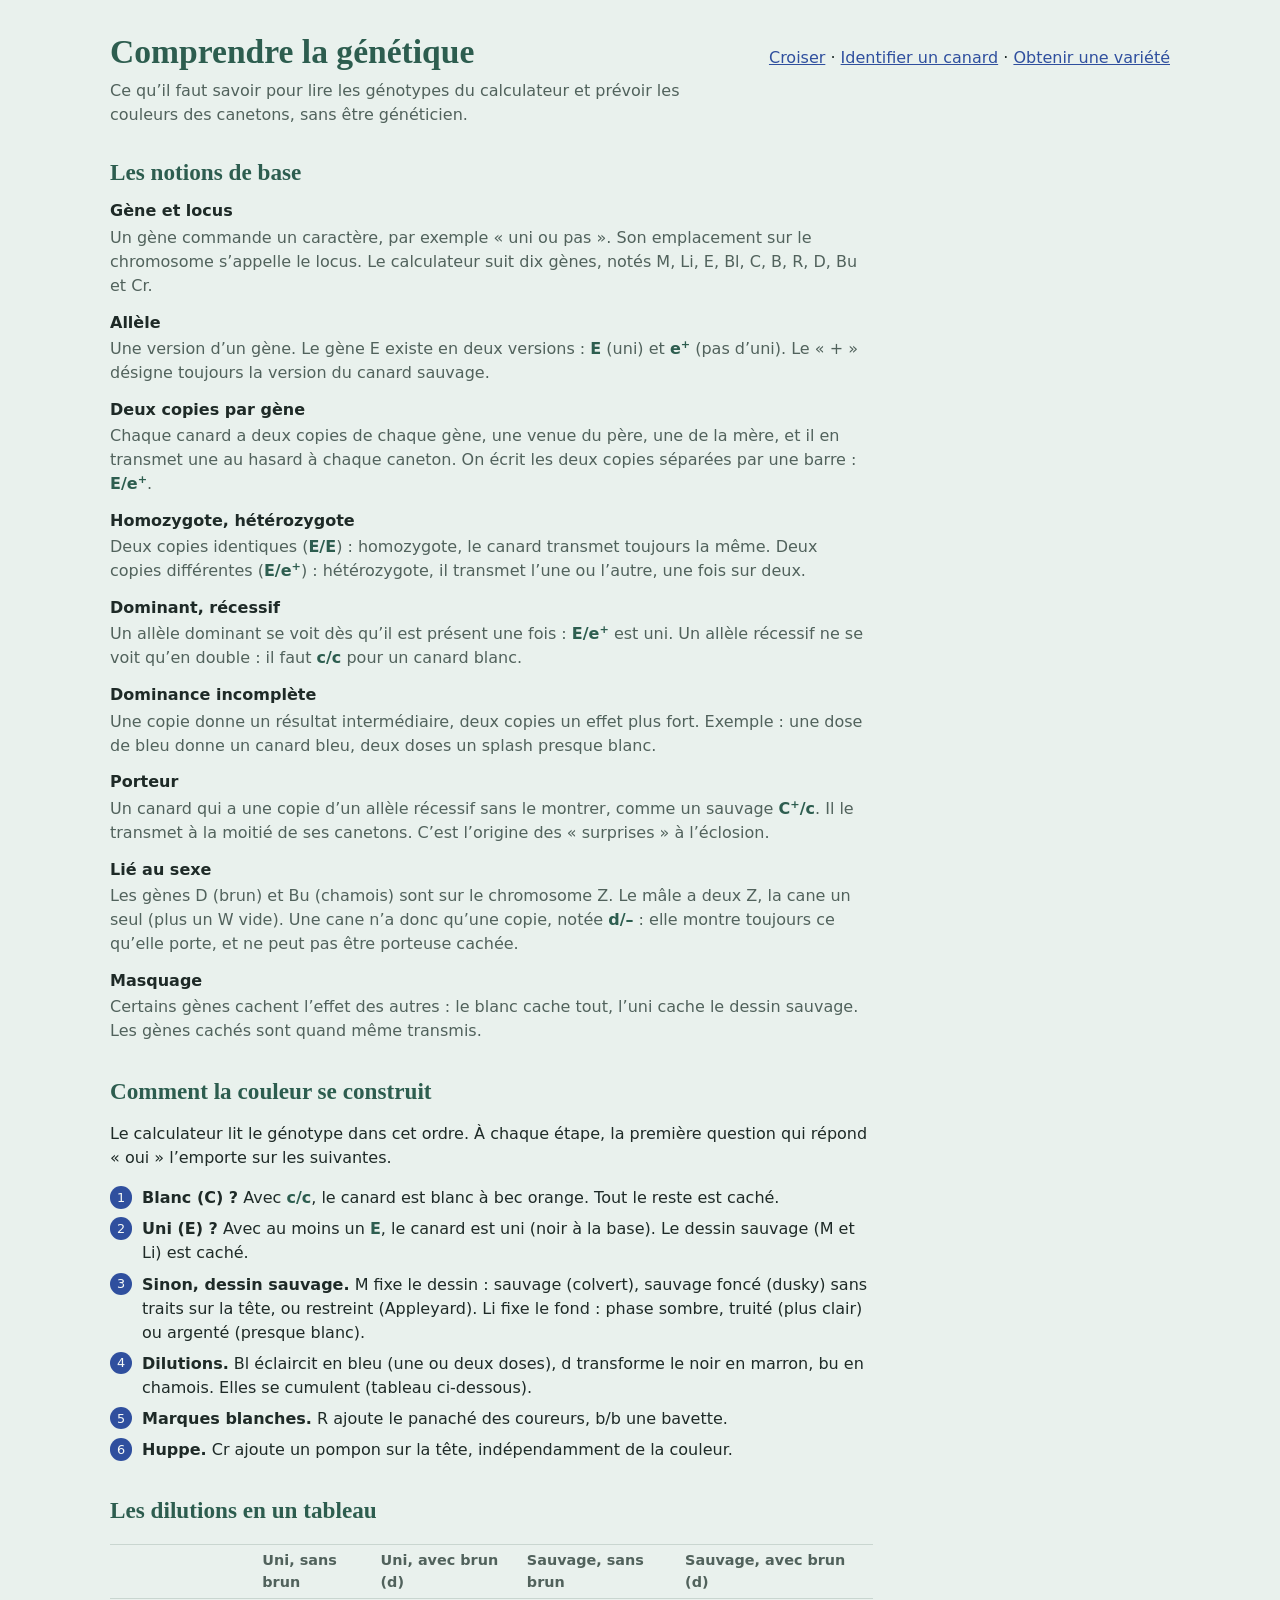
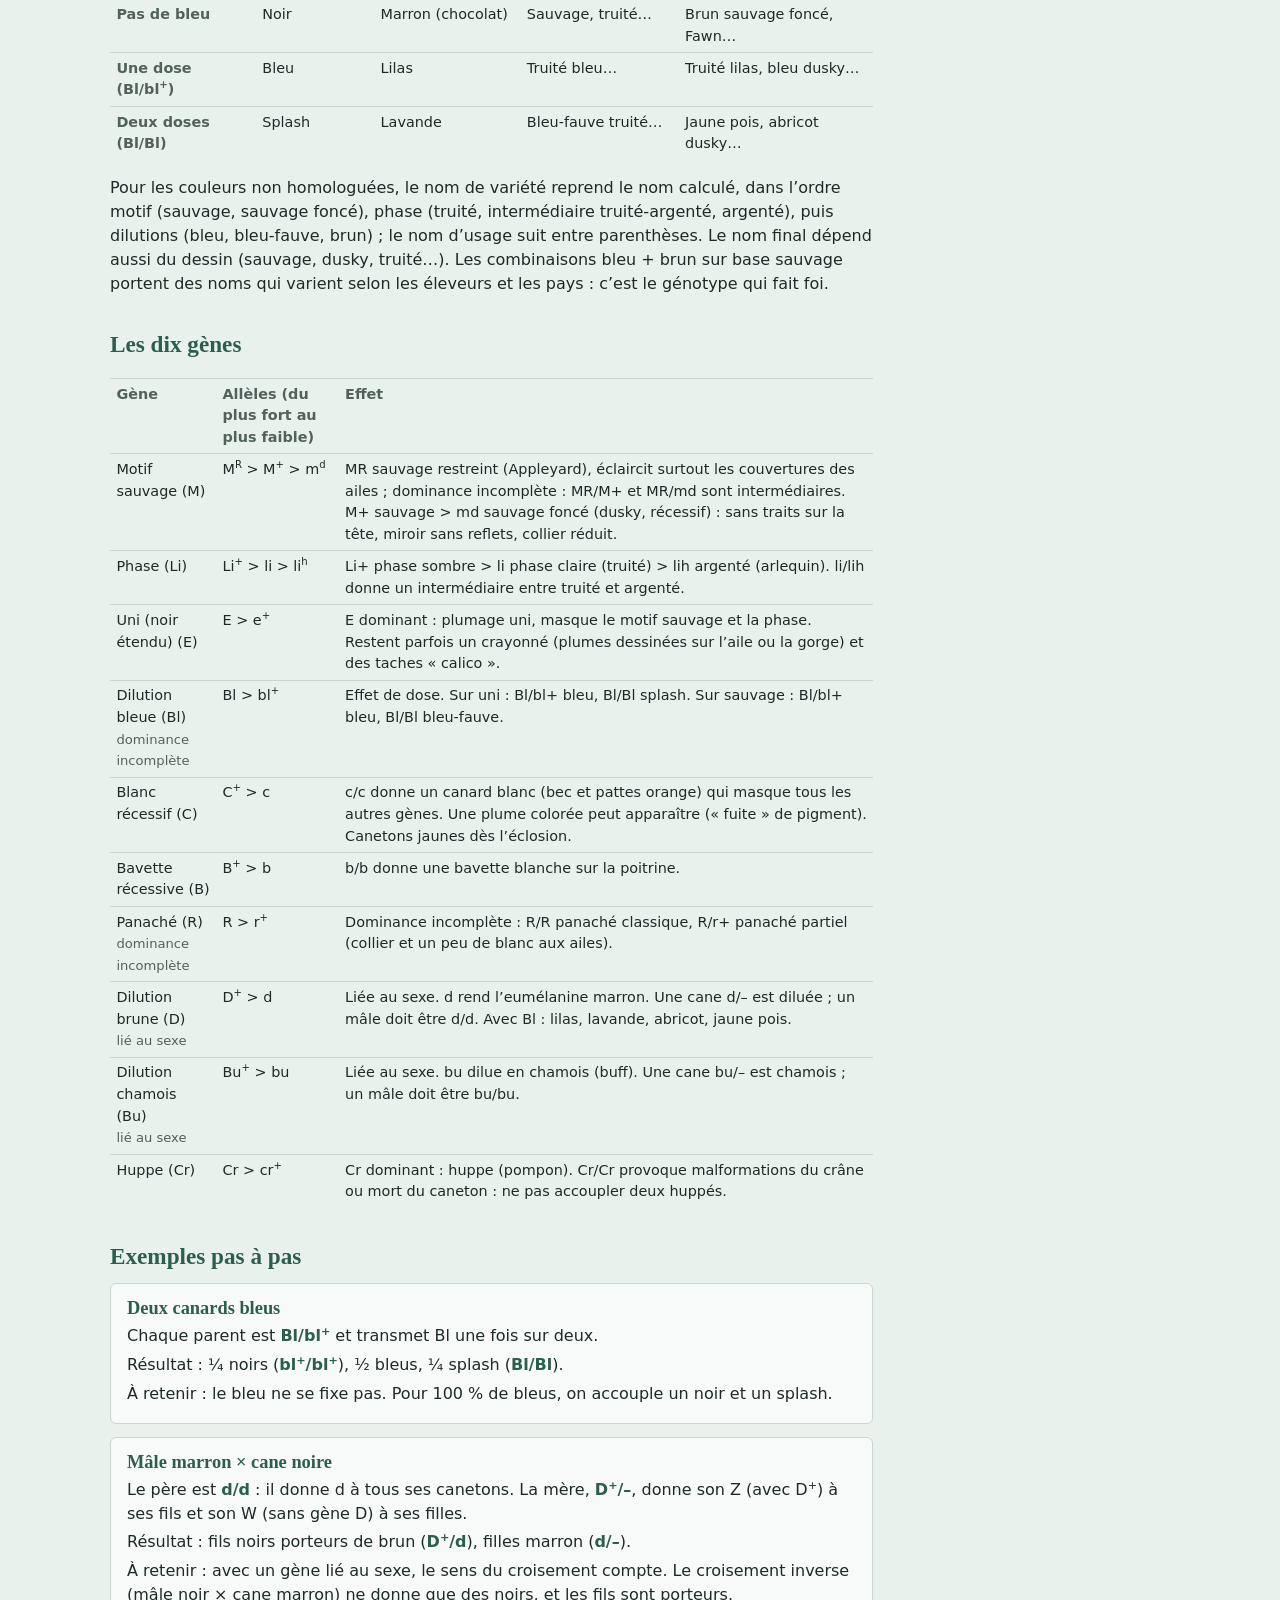
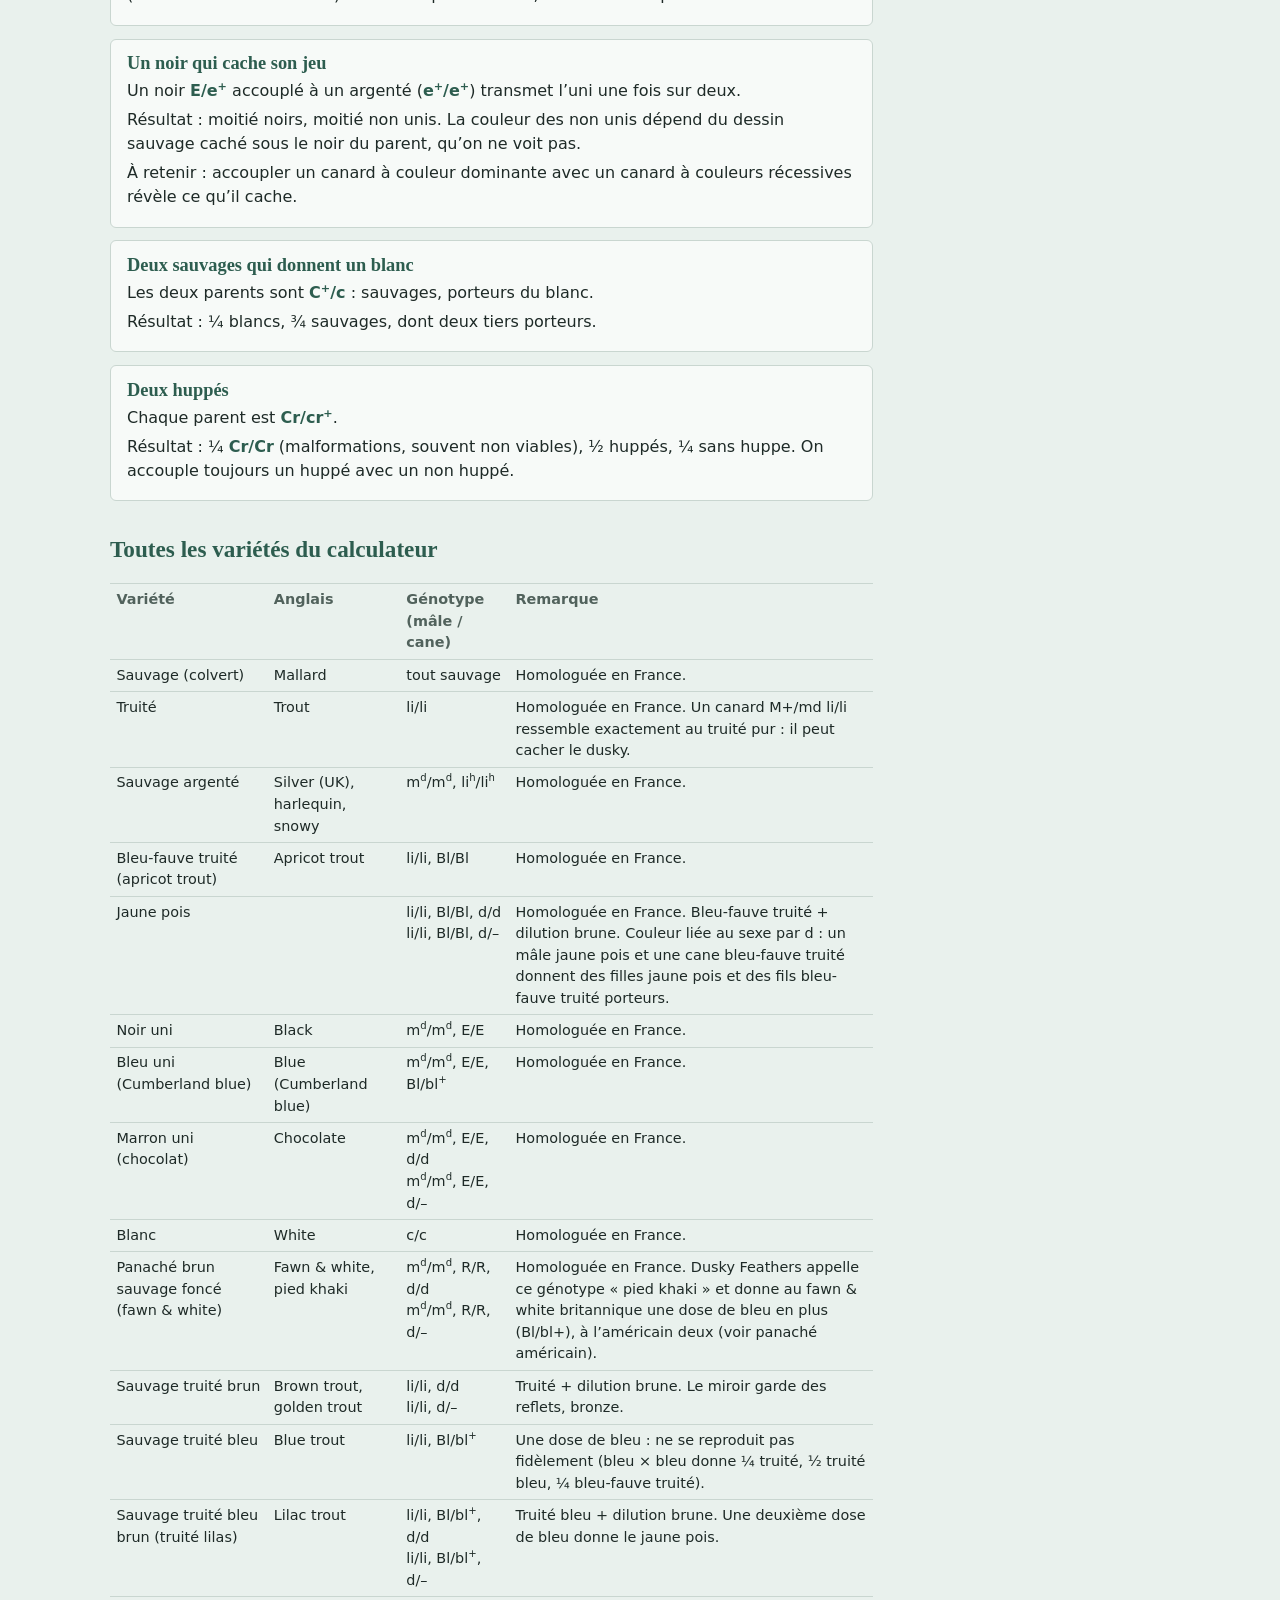
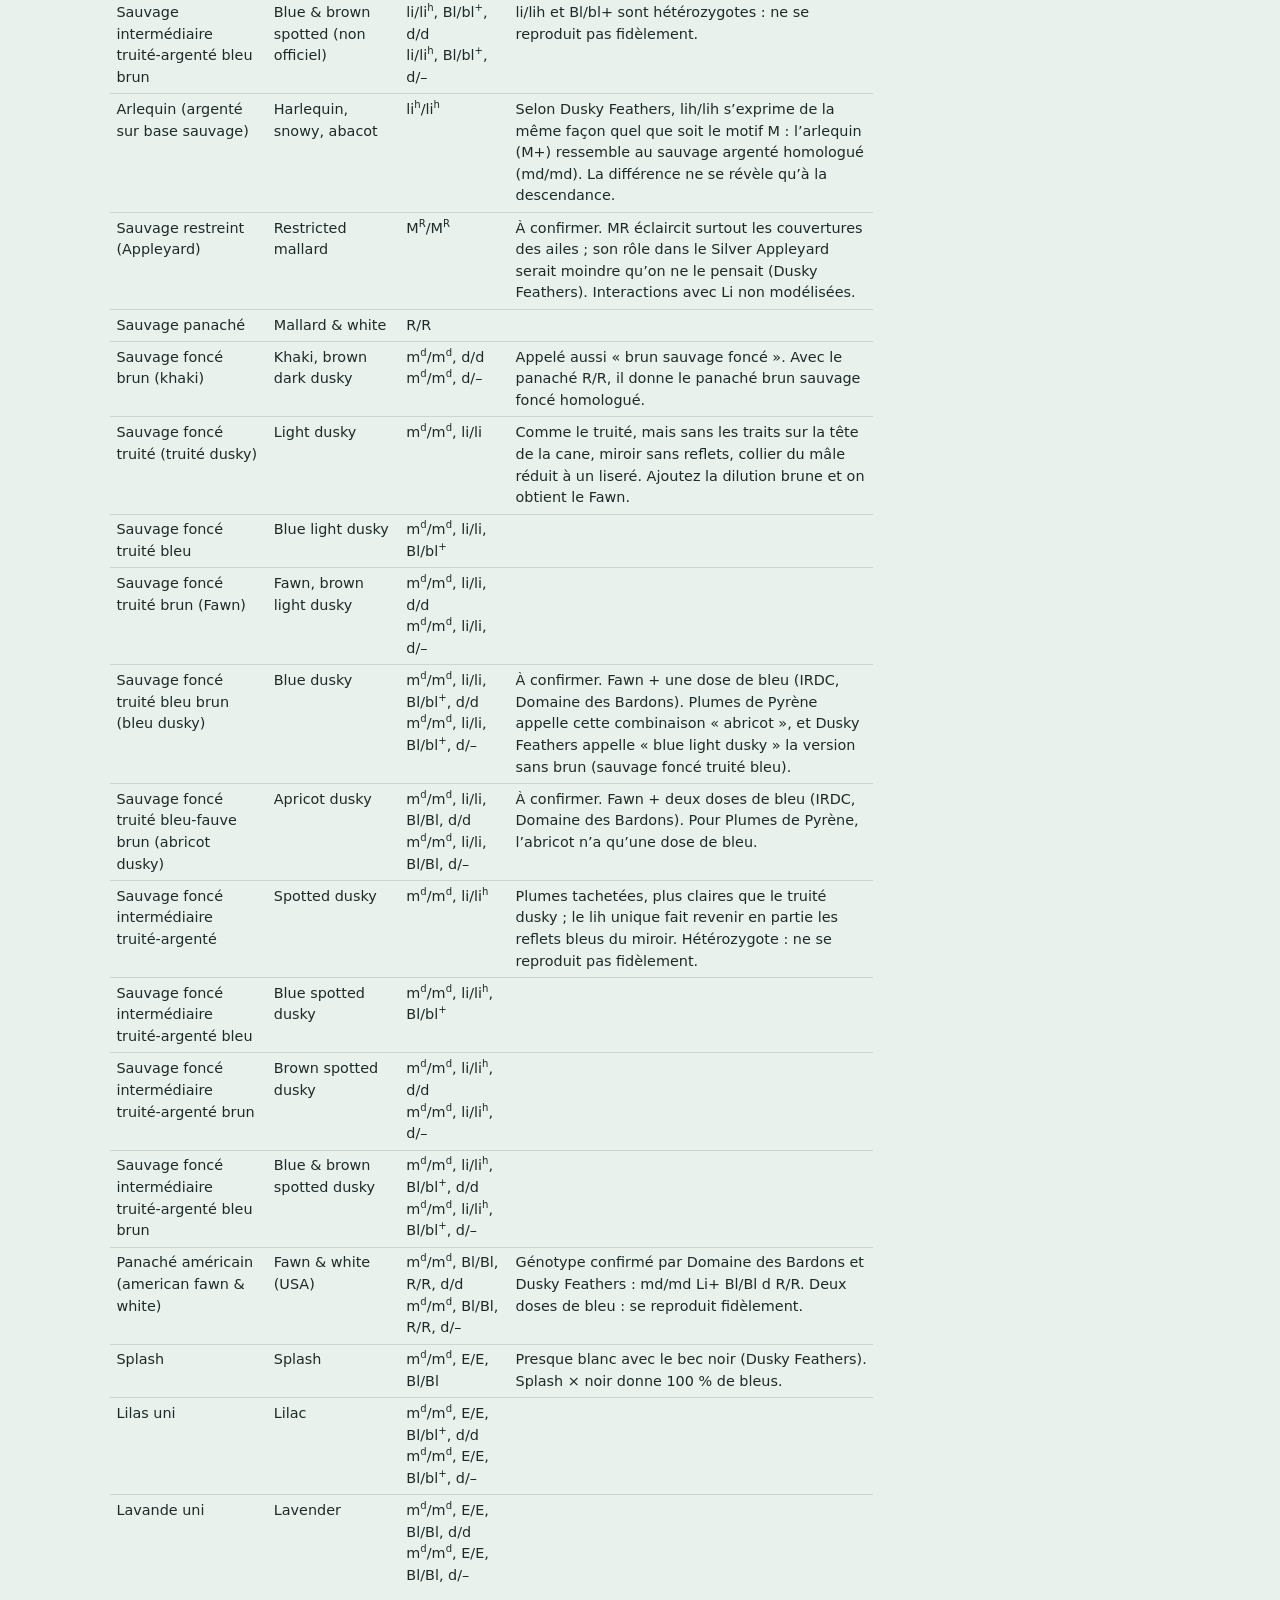
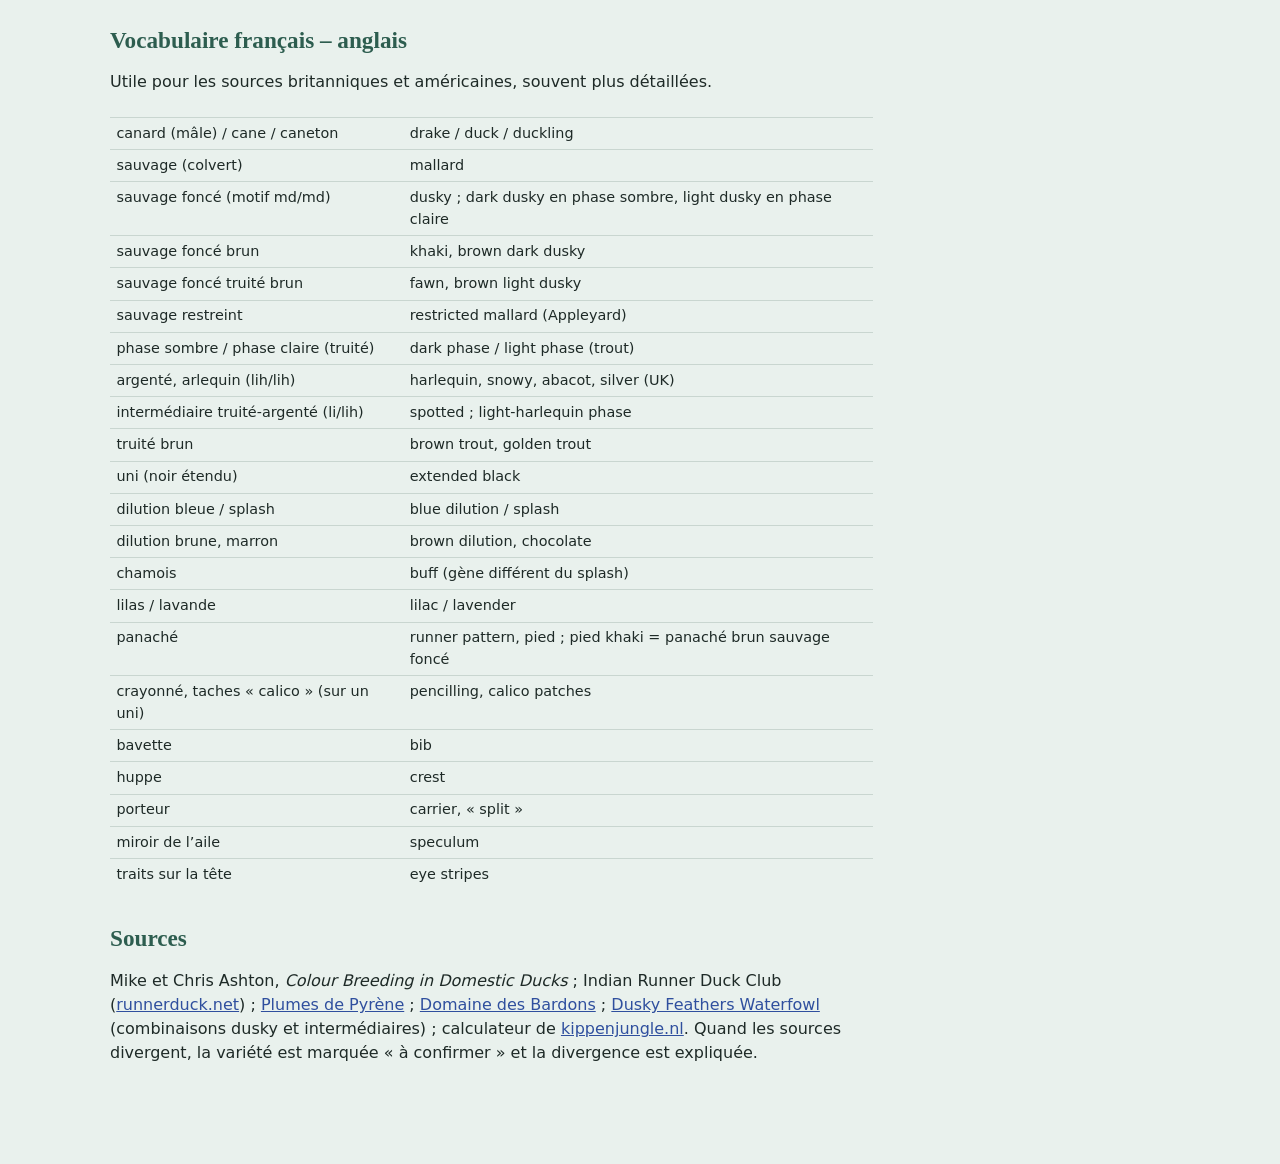
==== commit f467a400: "nav" ====
--- a/genetique-canards/aide.html
+++ b/genetique-canards/aide.html
@@ -8,7 +8,7 @@
 </head>
 <body>
 <main class="aide-page">
-  <nav class="haut"><h1>Comprendre la génétique</h1><span><a href="index.html">Calculateur</a> · <a href="identifier.html">Identifier un canard</a> · <a href="origines.html">Obtenir une variété</a></span></nav>
+  <nav class="haut"><h1>Comprendre la génétique</h1><span><a href="index.html">Croiser</a> · <a href="identifier.html">Identifier un canard</a> · <a href="origines.html">Obtenir une variété</a></span></nav>
   <p class="intro">Ce qu’il faut savoir pour lire les génotypes du calculateur et prévoir les couleurs des canetons, sans être généticien.</p>
 
   <section>
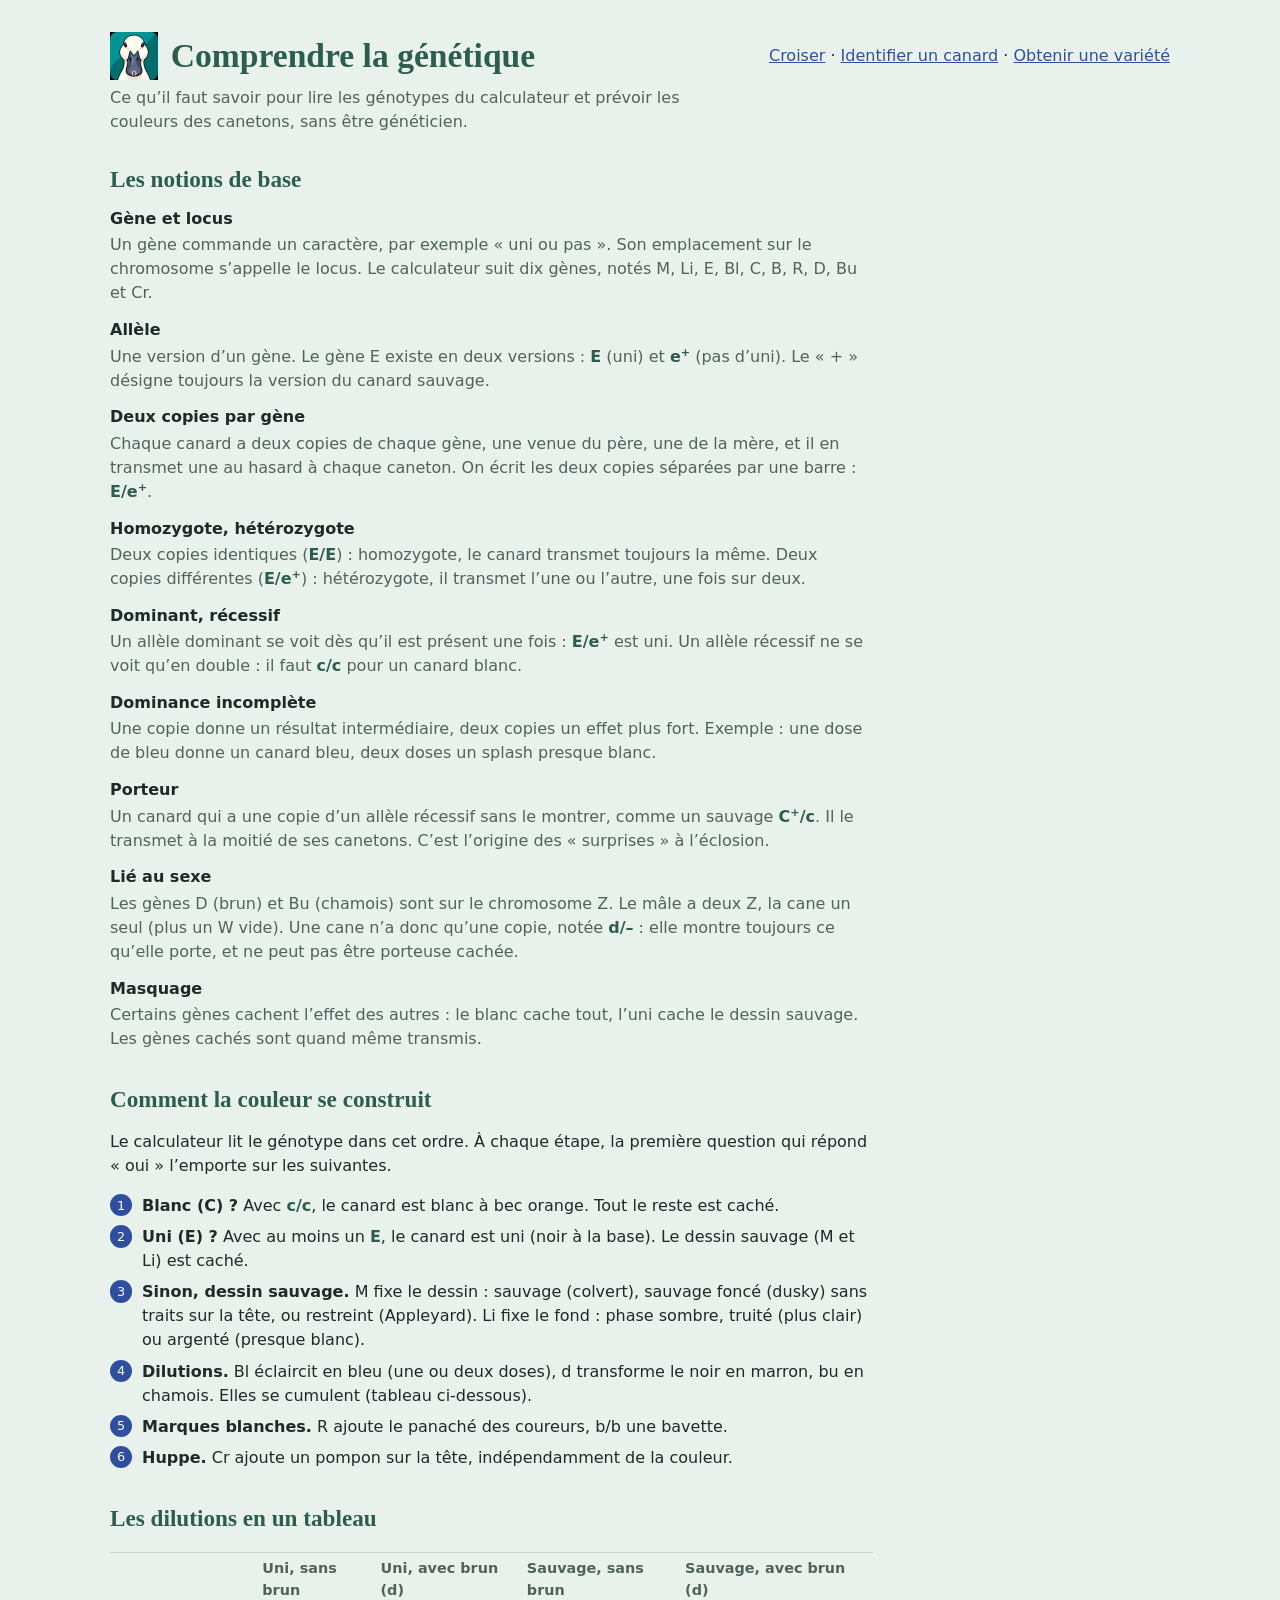
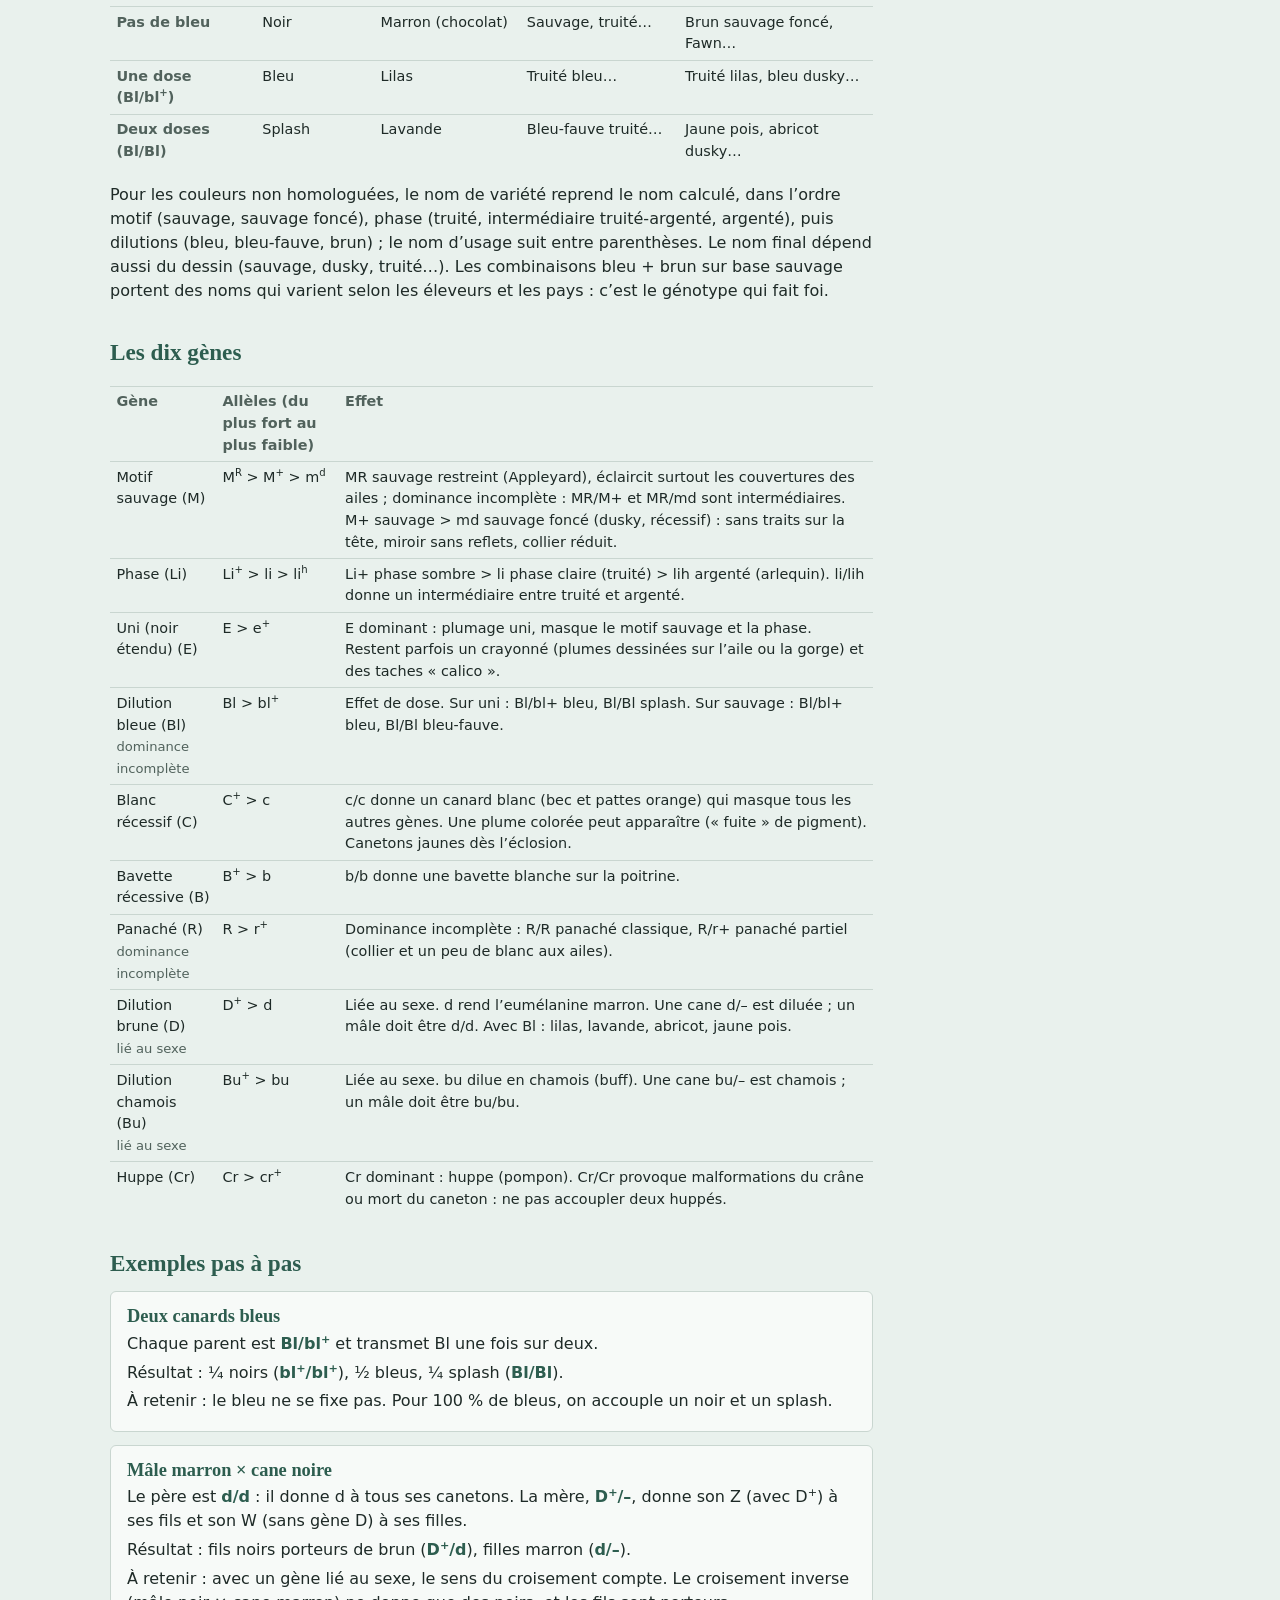
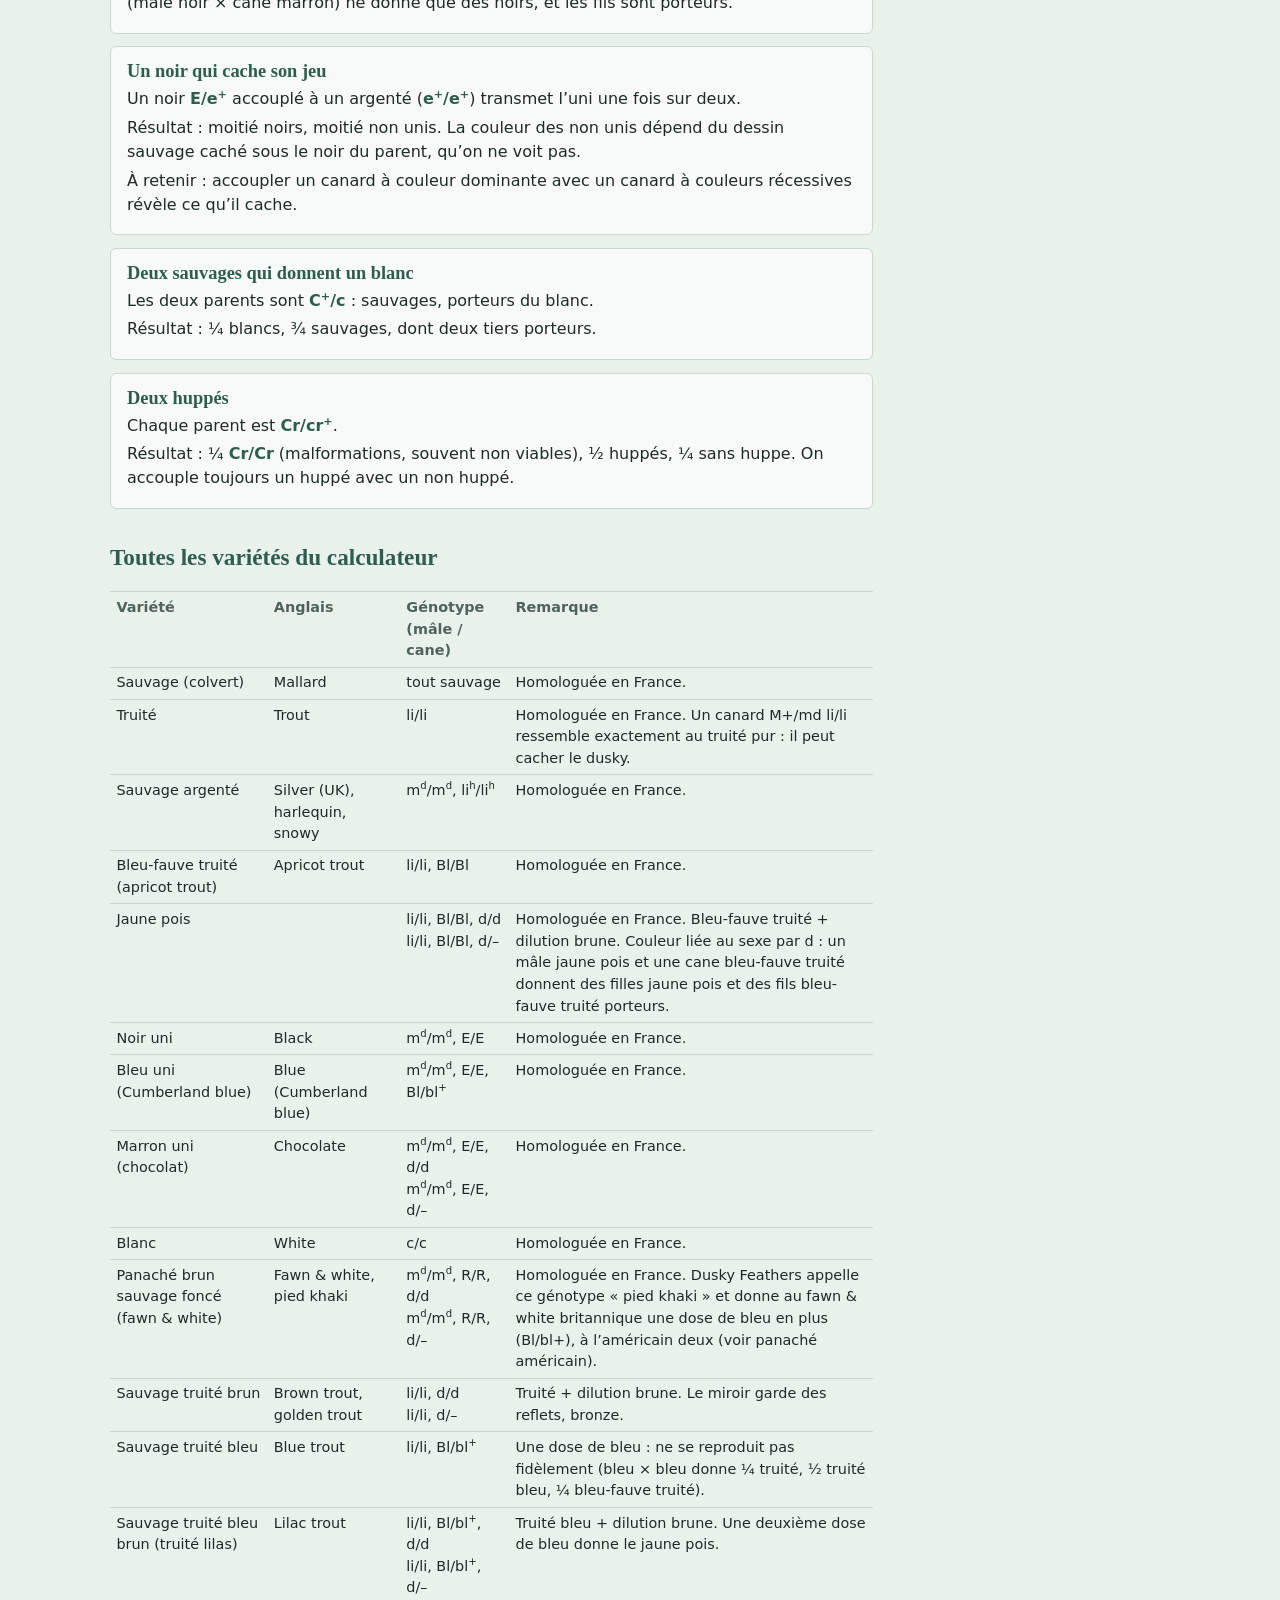
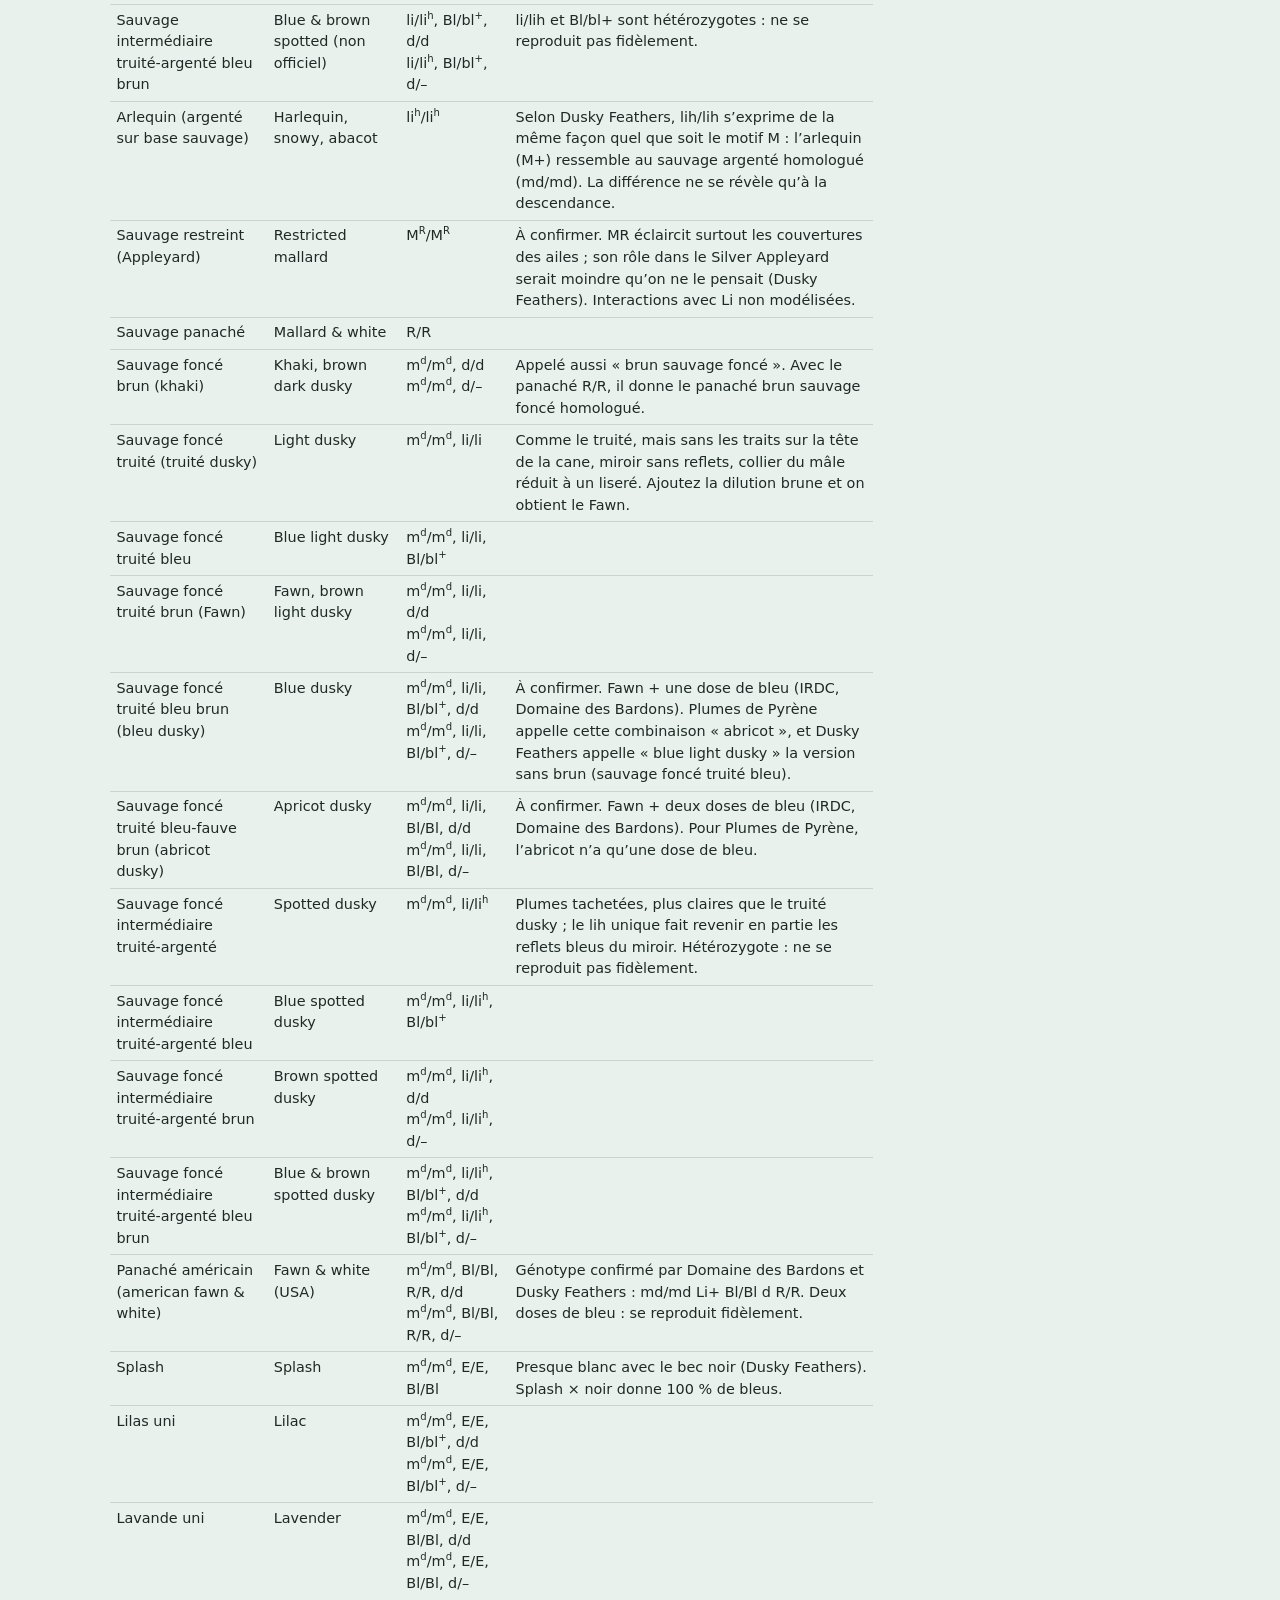
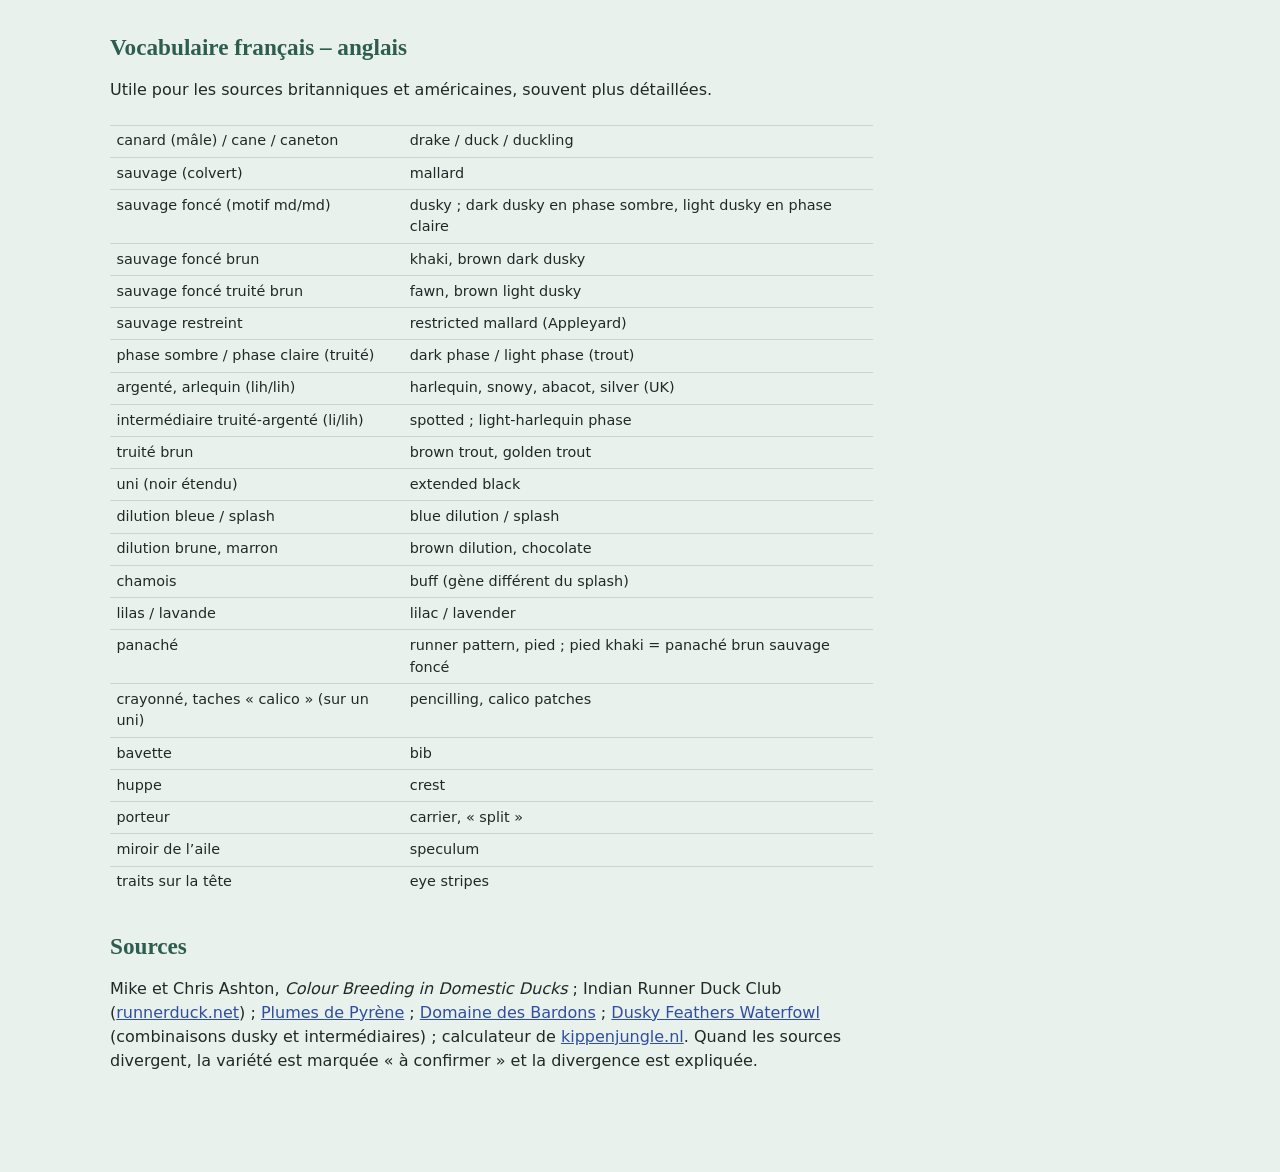
==== commit 94bb67e9: "ico" ====
--- a/genetique-canards/aide.html
+++ b/genetique-canards/aide.html
@@ -4,11 +4,13 @@
 <meta charset="utf-8">
 <meta name="viewport" content="width=device-width, initial-scale=1">
 <title>Comprendre la génétique des couleurs — coureurs indiens</title>
+<link rel="icon" type="image/png" sizes="32x32" href="favicon-32.png">
+<link rel="apple-touch-icon" href="apple-touch-icon.png">
 <link rel="stylesheet" href="style.css">
 </head>
 <body>
 <main class="aide-page">
-  <nav class="haut"><h1>Comprendre la génétique</h1><span><a href="index.html">Croiser</a> · <a href="identifier.html">Identifier un canard</a> · <a href="origines.html">Obtenir une variété</a></span></nav>
+  <nav class="haut"><h1 class="titre"><a class="logo" href="index.html" title="Accueil : croiser"><img src="icone.png" alt="" width="48" height="48"></a>Comprendre la génétique</h1><span><a href="index.html">Croiser</a> · <a href="identifier.html">Identifier un canard</a> · <a href="origines.html">Obtenir une variété</a></span></nav>
   <p class="intro">Ce qu’il faut savoir pour lire les génotypes du calculateur et prévoir les couleurs des canetons, sans être généticien.</p>
 
   <section>
--- a/genetique-canards/style.css
+++ b/genetique-canards/style.css
@@ -107,7 +107,14 @@
 .pourquoi li { margin: .25rem 0; }
 .pourquoi code, .aide-page code { font-family: inherit; font-weight: 600; color: var(--vert); }
 .note-var { font-size: .85rem; color: var(--encre-douce); margin-top: .3rem; }
-nav.haut { display: flex; justify-content: space-between; align-items: baseline; gap: 1rem; flex-wrap: wrap; }
+nav.haut { display: flex; justify-content: space-between; align-items: center; gap: .5rem 1rem; flex-wrap: wrap; margin-bottom: .4rem; }
+h1.titre { display: flex; align-items: center; gap: .8rem; margin: 0; }
+a.logo { flex: none; display: block; line-height: 0; border-radius: 12px; }
+a.logo img { width: 48px; height: 48px; display: block; }
+@media (max-width: 760px) {
+  h1.titre { font-size: 1.6rem; gap: .6rem; }
+  a.logo img { width: 40px; height: 40px; }
+}
 nav.haut a, .aide-page a { color: var(--miroir); }
 .aide-page section { max-width: 75ch; margin-bottom: 2.2rem; }
 .aide-page h2 { margin-top: 0; }
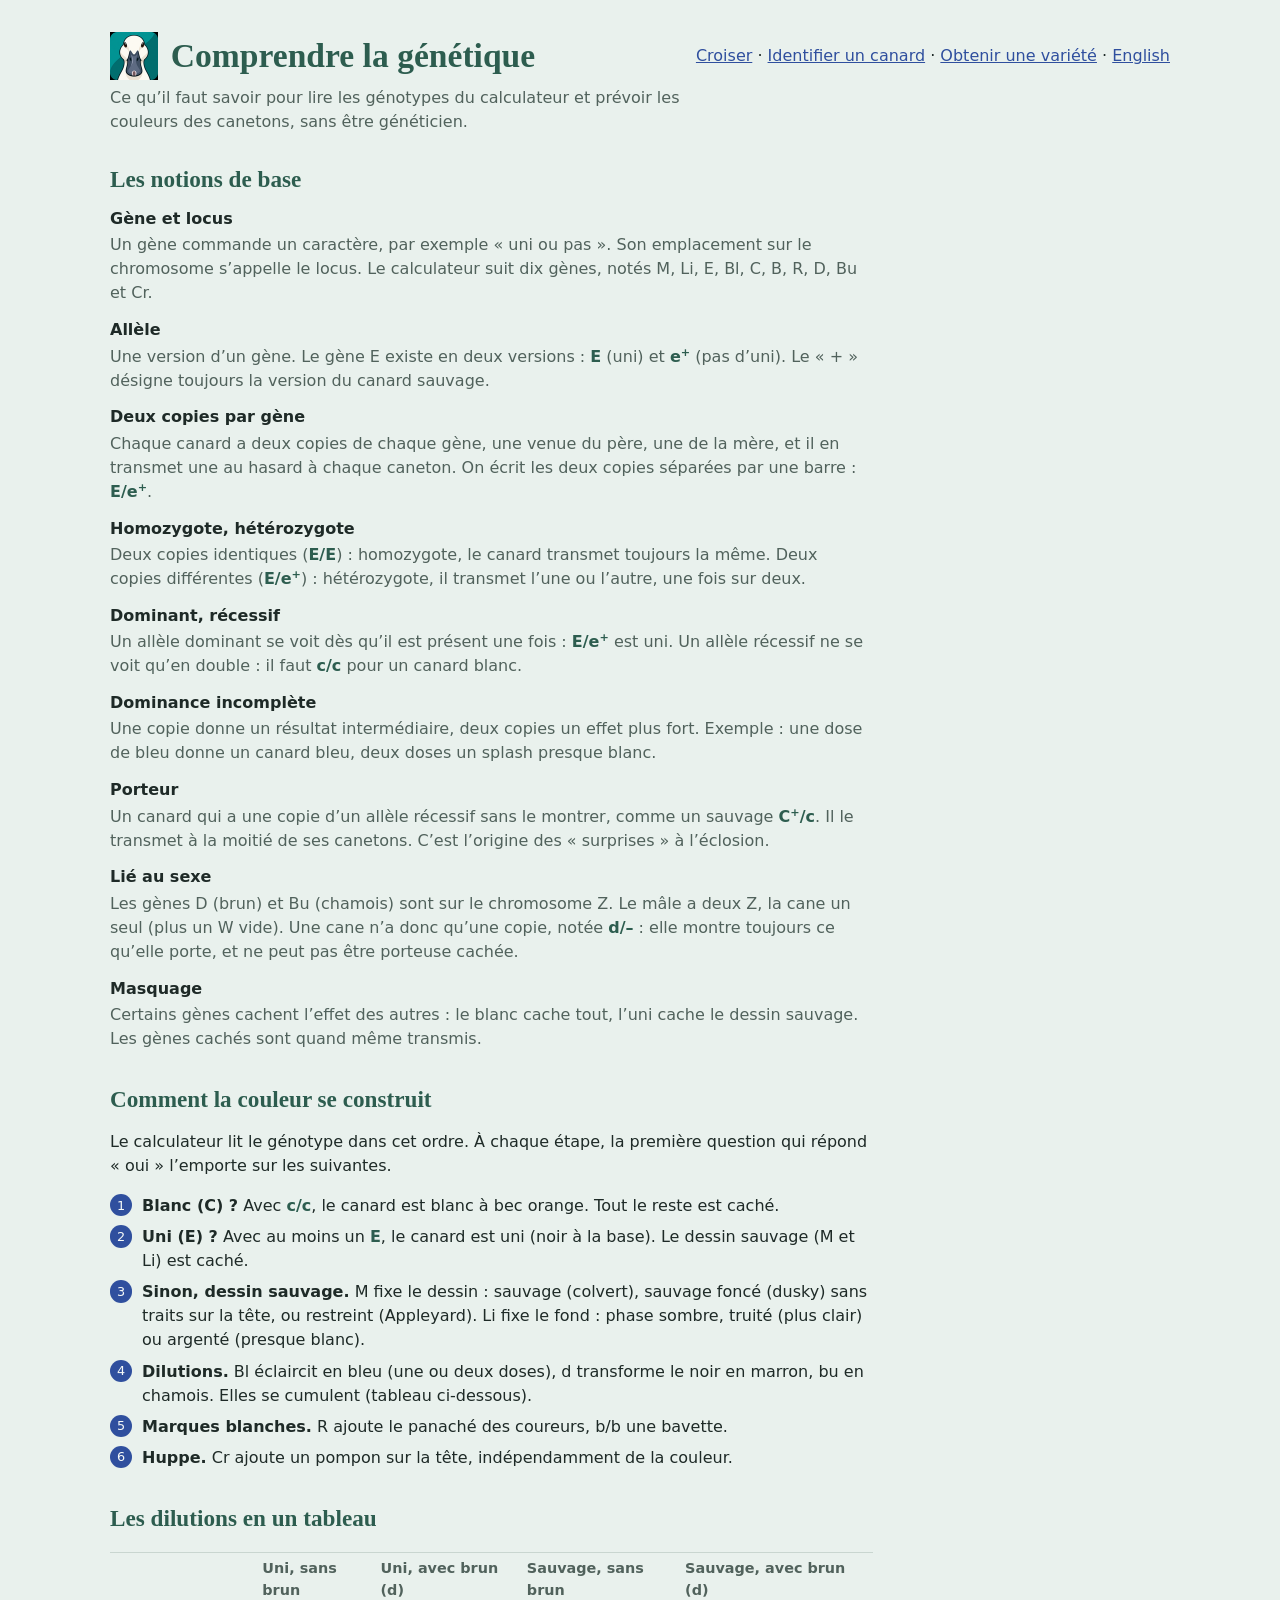
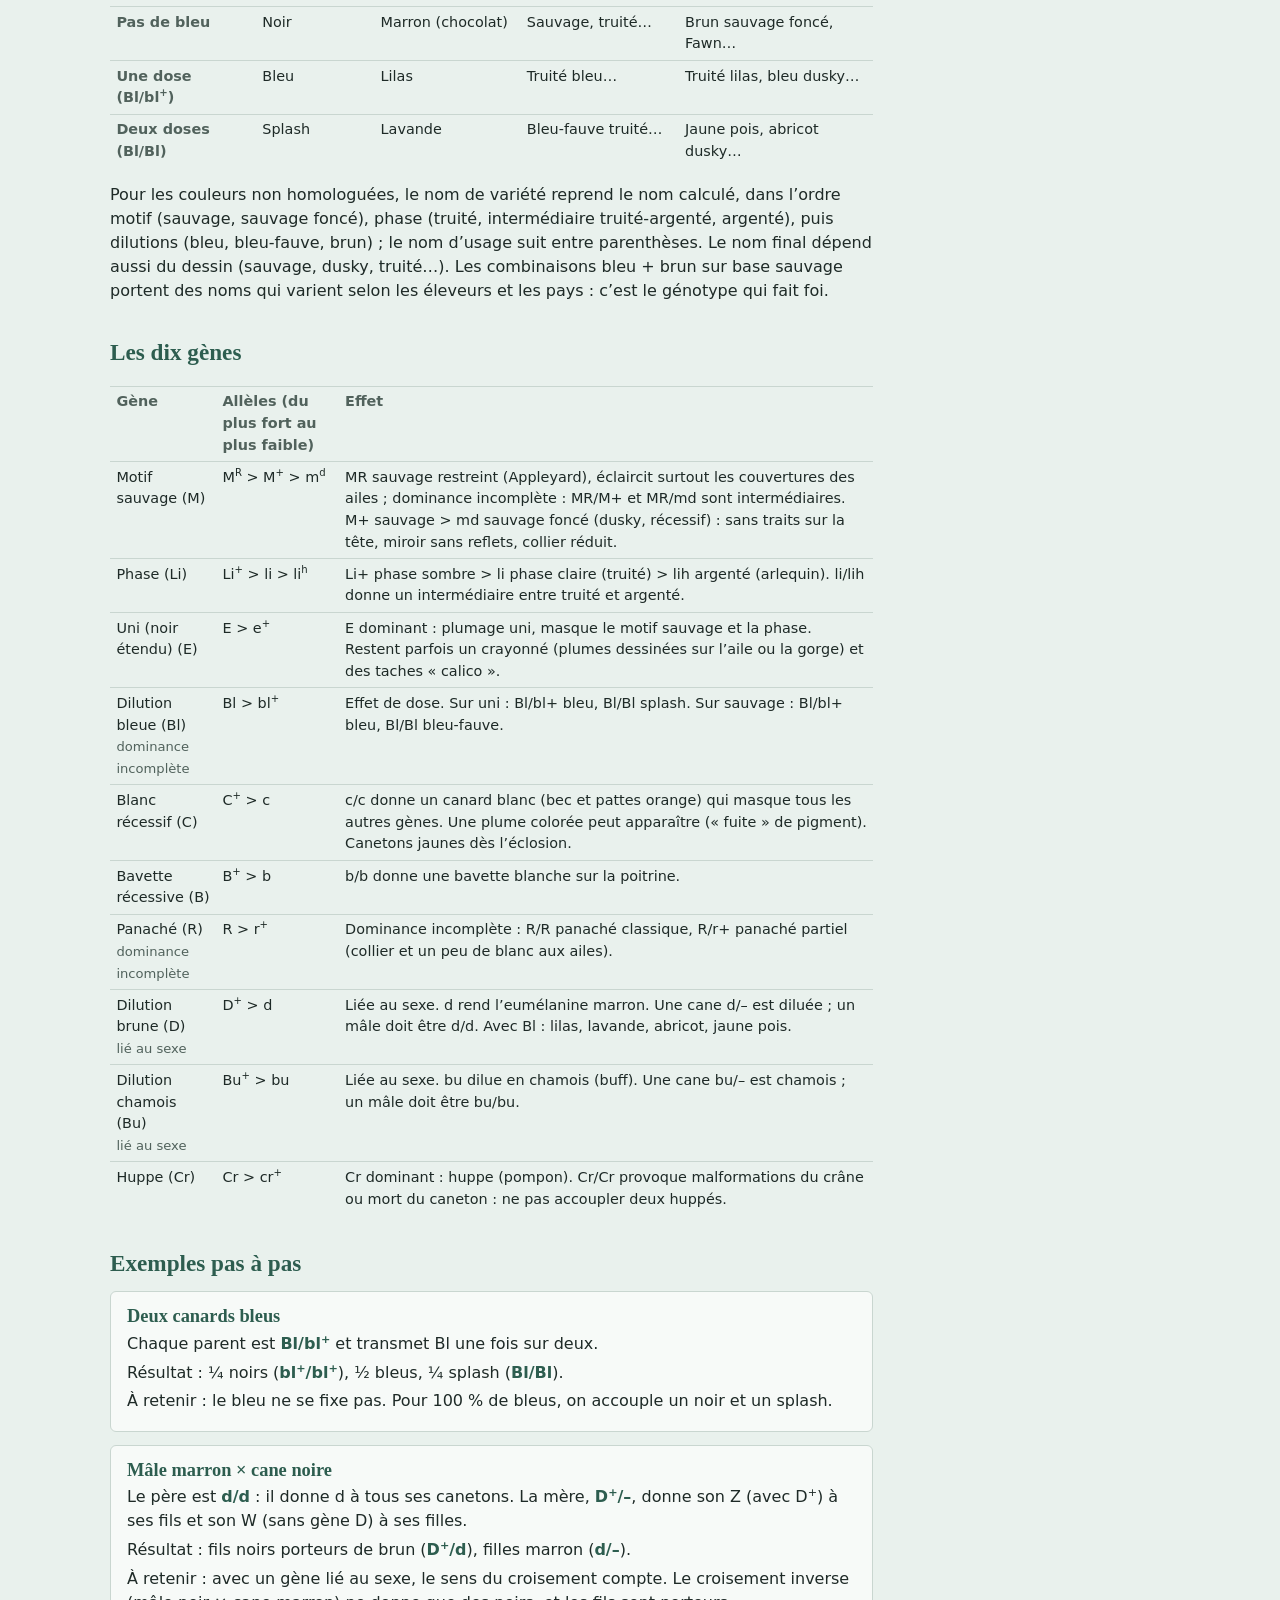
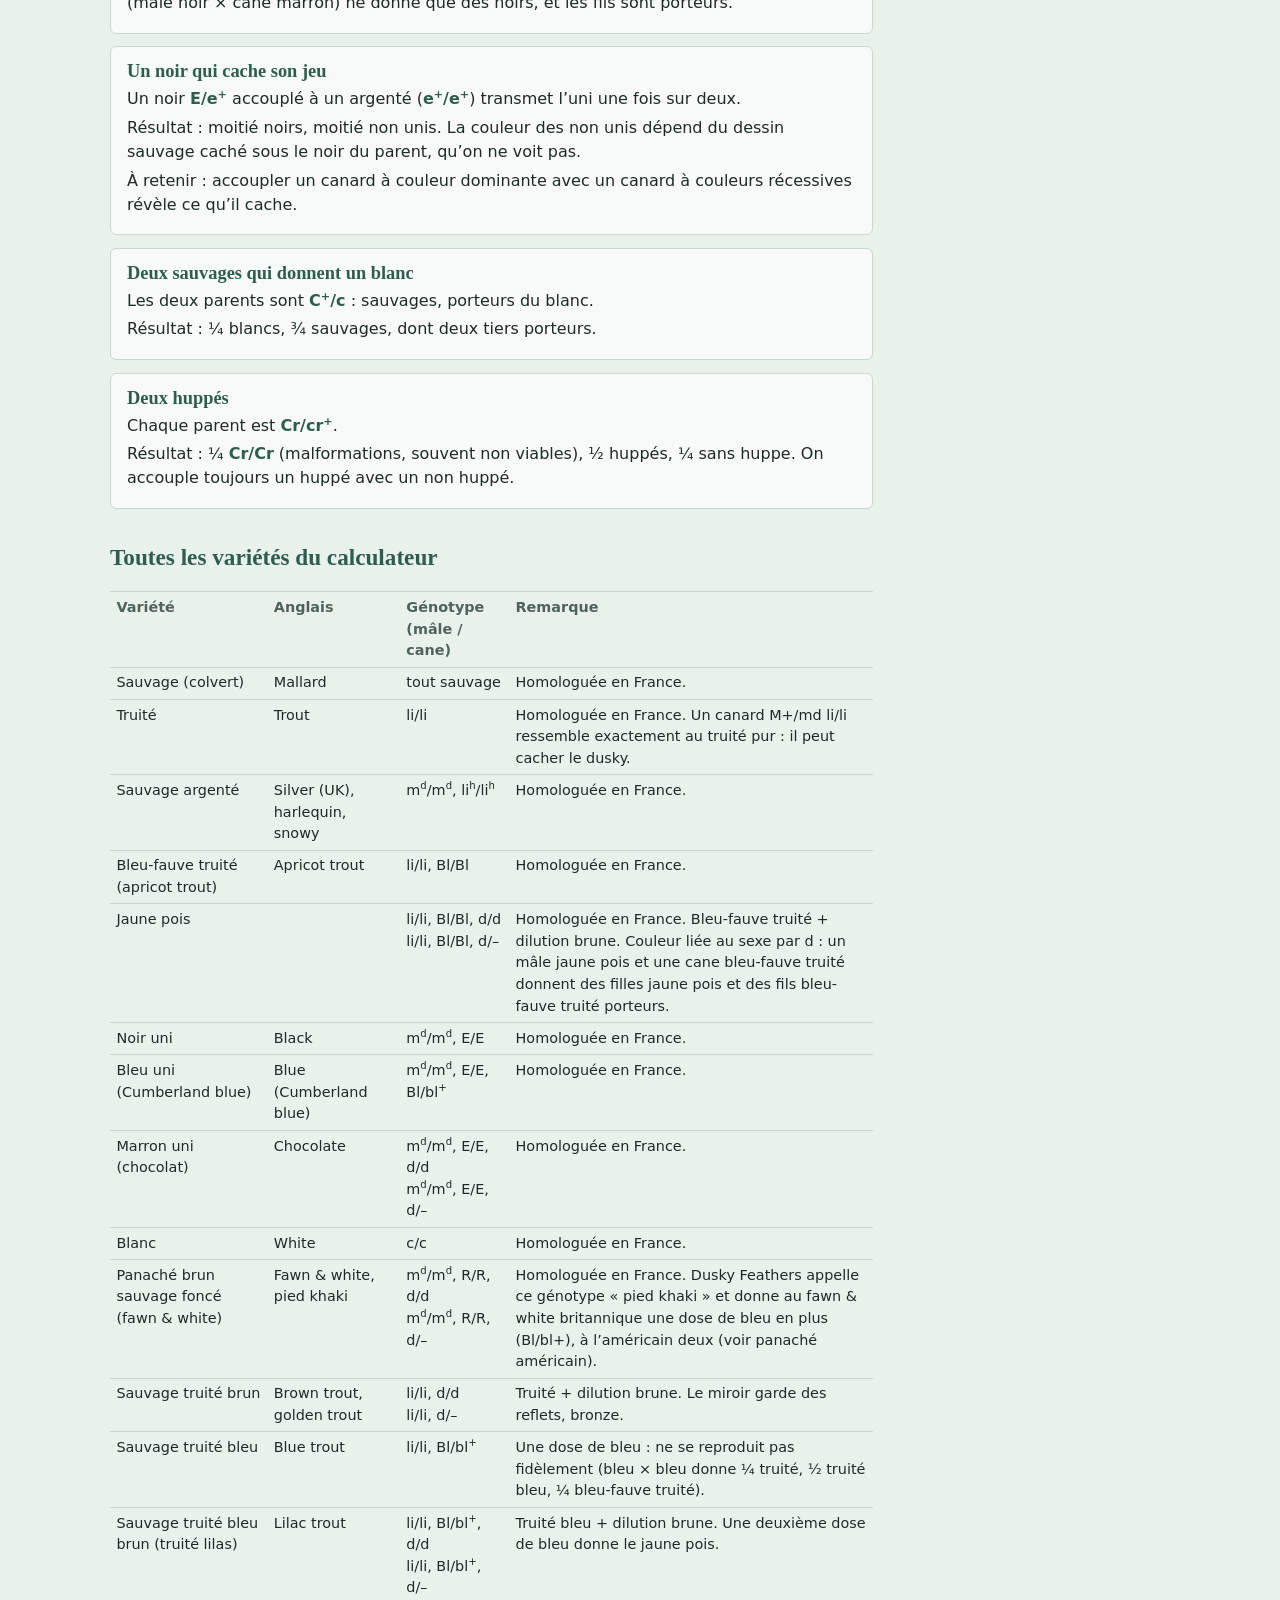
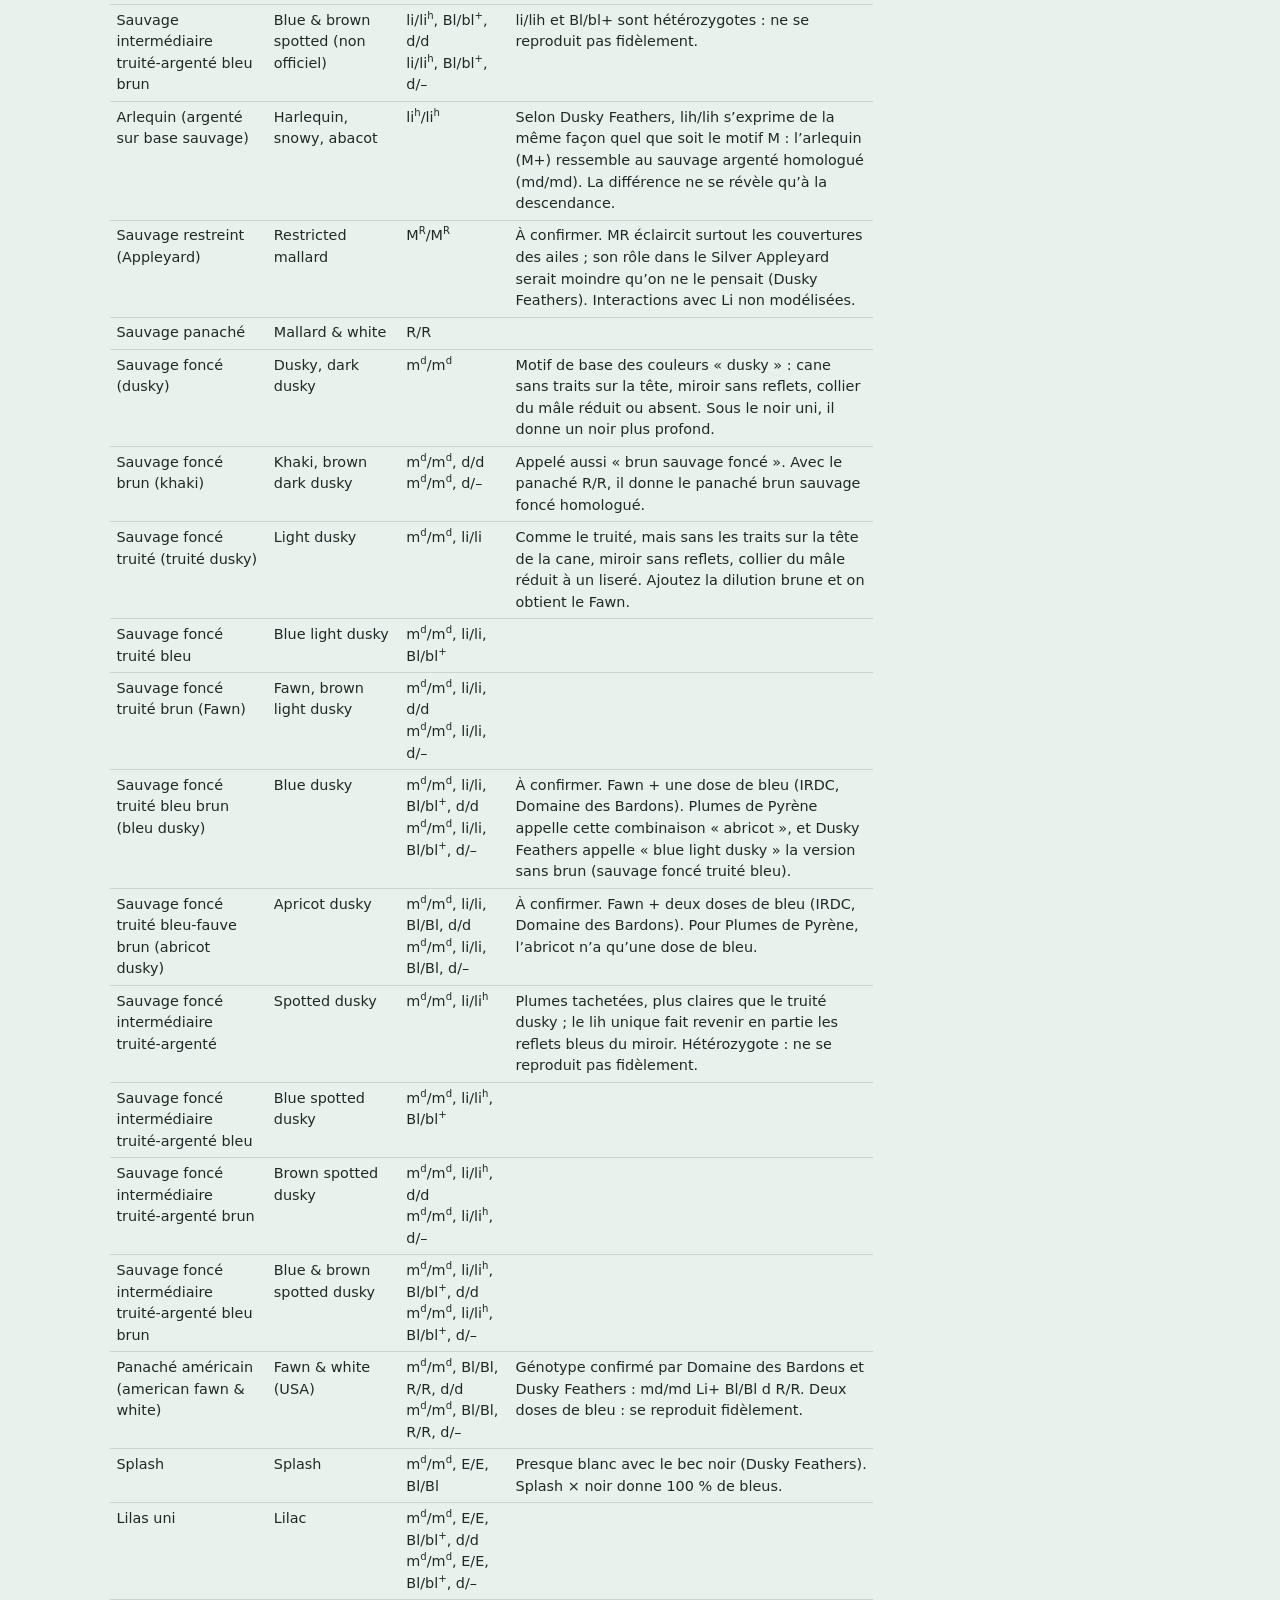
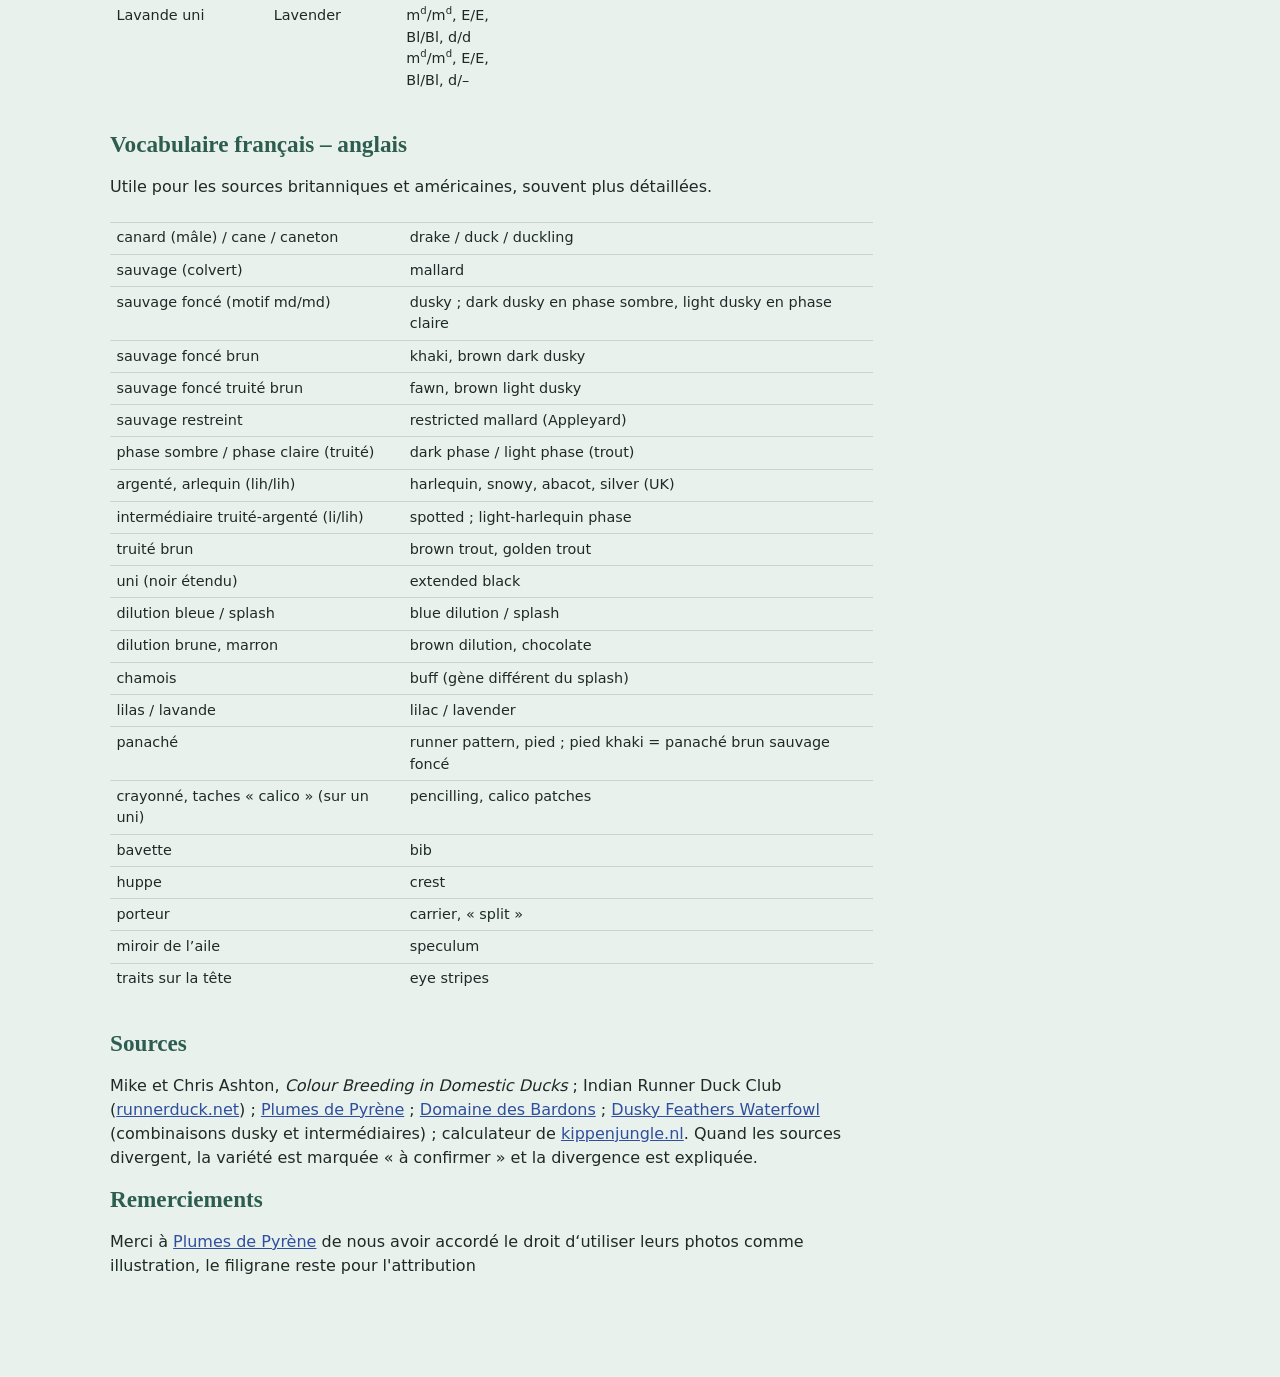
==== commit df76ccdc: "en" ====
--- a/genetique-canards/aide.html
+++ b/genetique-canards/aide.html
@@ -7,10 +7,11 @@
 <link rel="icon" type="image/png" sizes="32x32" href="favicon-32.png">
 <link rel="apple-touch-icon" href="apple-touch-icon.png">
 <link rel="stylesheet" href="style.css">
+<link rel="alternate" hreflang="en" href="en/aide.html">
 </head>
 <body>
 <main class="aide-page">
-  <nav class="haut"><h1 class="titre"><a class="logo" href="index.html" title="Accueil : croiser"><img src="icone.png" alt="" width="48" height="48"></a>Comprendre la génétique</h1><span><a href="index.html">Croiser</a> · <a href="identifier.html">Identifier un canard</a> · <a href="origines.html">Obtenir une variété</a></span></nav>
+  <nav class="haut"><h1 class="titre"><a class="logo" href="index.html" title="Accueil : croiser"><img src="icone.png" alt="" width="48" height="48"></a>Comprendre la génétique</h1><span><a href="index.html">Croiser</a> · <a href="identifier.html">Identifier un canard</a> · <a href="origines.html">Obtenir une variété</a> · <a href="en/aide.html" hreflang="en" lang="en" data-langue>English</a></span></nav>
   <p class="intro">Ce qu’il faut savoir pour lire les génotypes du calculateur et prévoir les couleurs des canetons, sans être généticien.</p>
 
   <section>
@@ -148,42 +149,14 @@
   <section>
     <h2>Sources</h2>
     <p>Mike et Chris Ashton, <em>Colour Breeding in Domestic Ducks</em> ; Indian Runner Duck Club (<a href="https://runnerduck.net/standard-colours.php">runnerduck.net</a>) ; <a href="https://www.plumesdepyrene.fr/le-coureur-indien/les-couleurs/">Plumes de Pyrène</a> ; <a href="https://domainelesbardons.jimdofree.com/le-coin-des-canards/un-peu-de-g%C3%A9n%C3%A9tique/">Domaine des Bardons</a> ; <a href="https://www.duskyfeatherswaterfowl.com/gene-index">Dusky Feathers Waterfowl</a> (combinaisons dusky et intermédiaires) ; calculateur de <a href="https://www.kippenjungle.nl/kruisingEend.html">kippenjungle.nl</a>. Quand les sources divergent, la variété est marquée « à confirmer » et la divergence est expliquée.</p>
+<h2>Remerciements</h2>
+    <p>Merci à <a href="https://www.plumesdepyrene.fr/le-coureur-indien/les-couleurs/">Plumes de Pyrène</a> de nous avoir accordé le droit d‘utiliser leurs photos comme illustration, le filigrane reste pour l'attribution</p>
   </section>
 </main>
 
 <script src="donnees.js"></script>
 <script src="moteur.js"></script>
-<script>
-'use strict';
-const M = window.MOTEUR_CANARD;
-const { LOCI, VARIETES } = window.DONNEES_CANARD;
-function esc(s) { return String(s).replace(/[&<>"]/g, c => ({ '&': '&amp;', '<': '&lt;', '>': '&gt;', '"': '&quot;' }[c])); }
-function fmtAllele(a) {
-  if (a.endsWith('+')) return a.slice(0, -1) + '<sup>+</sup>';
-  if (a === 'MR') return 'M<sup>R</sup>';
-  if (a === 'md') return 'm<sup>d</sup>';
-  if (a === 'lih') return 'li<sup>h</sup>';
-  return a;
-}
-function fmtGeno(g) {
-  const p = LOCI.filter(l => !g[l.id].every(a => a.endsWith('+')))
-    .map(l => g[l.id].length === 1 ? fmtAllele(g[l.id][0]) + '/–' : g[l.id].map(fmtAllele).join('/'));
-  return p.length ? p.join(', ') : 'tout sauvage';
-}
-
-document.getElementById('table-loci').innerHTML =
-  '<thead><tr><th>Gène</th><th>Allèles (du plus fort au plus faible)</th><th>Effet</th></tr></thead><tbody>' +
-  LOCI.map(l => `<tr><td>${esc(l.nom)} (${l.id})${l.z ? '<br><span class="note">lié au sexe</span>' : ''}${l.incomplet ? '<br><span class="note">dominance incomplète</span>' : ''}</td>
-    <td>${l.alleles.map(fmtAllele).join(' &gt; ')}</td><td>${esc(l.aide)}</td></tr>`).join('') + '</tbody>';
-
-document.getElementById('table-varietes').innerHTML =
-  '<thead><tr><th>Variété</th><th>Anglais</th><th>Génotype (mâle / cane)</th><th>Remarque</th></tr></thead><tbody>' +
-  VARIETES.map(v => {
-    const gm = M.lireGeno(v.geno, 'M'), gf = M.lireGeno(v.geno, 'F');
-    const gtxt = fmtGeno(gm) === fmtGeno(gf) ? fmtGeno(gm) : fmtGeno(gm) + '<br>' + fmtGeno(gf);
-    const rem = [v.homologuee ? 'Homologuée en France.' : '', v.statut === 'verifier' ? 'À confirmer.' : '', v.note || ''].filter(Boolean).join(' ');
-    return `<tr><td>${esc(v.nom)}</td><td>${esc(v.en || '')}</td><td>${gtxt}</td><td>${esc(rem)}</td></tr>`;
-  }).join('') + '</tbody>';
-</script>
+<script src="commun.js"></script>
+<script src="page-aide.js"></script>
 </body>
 </html>
